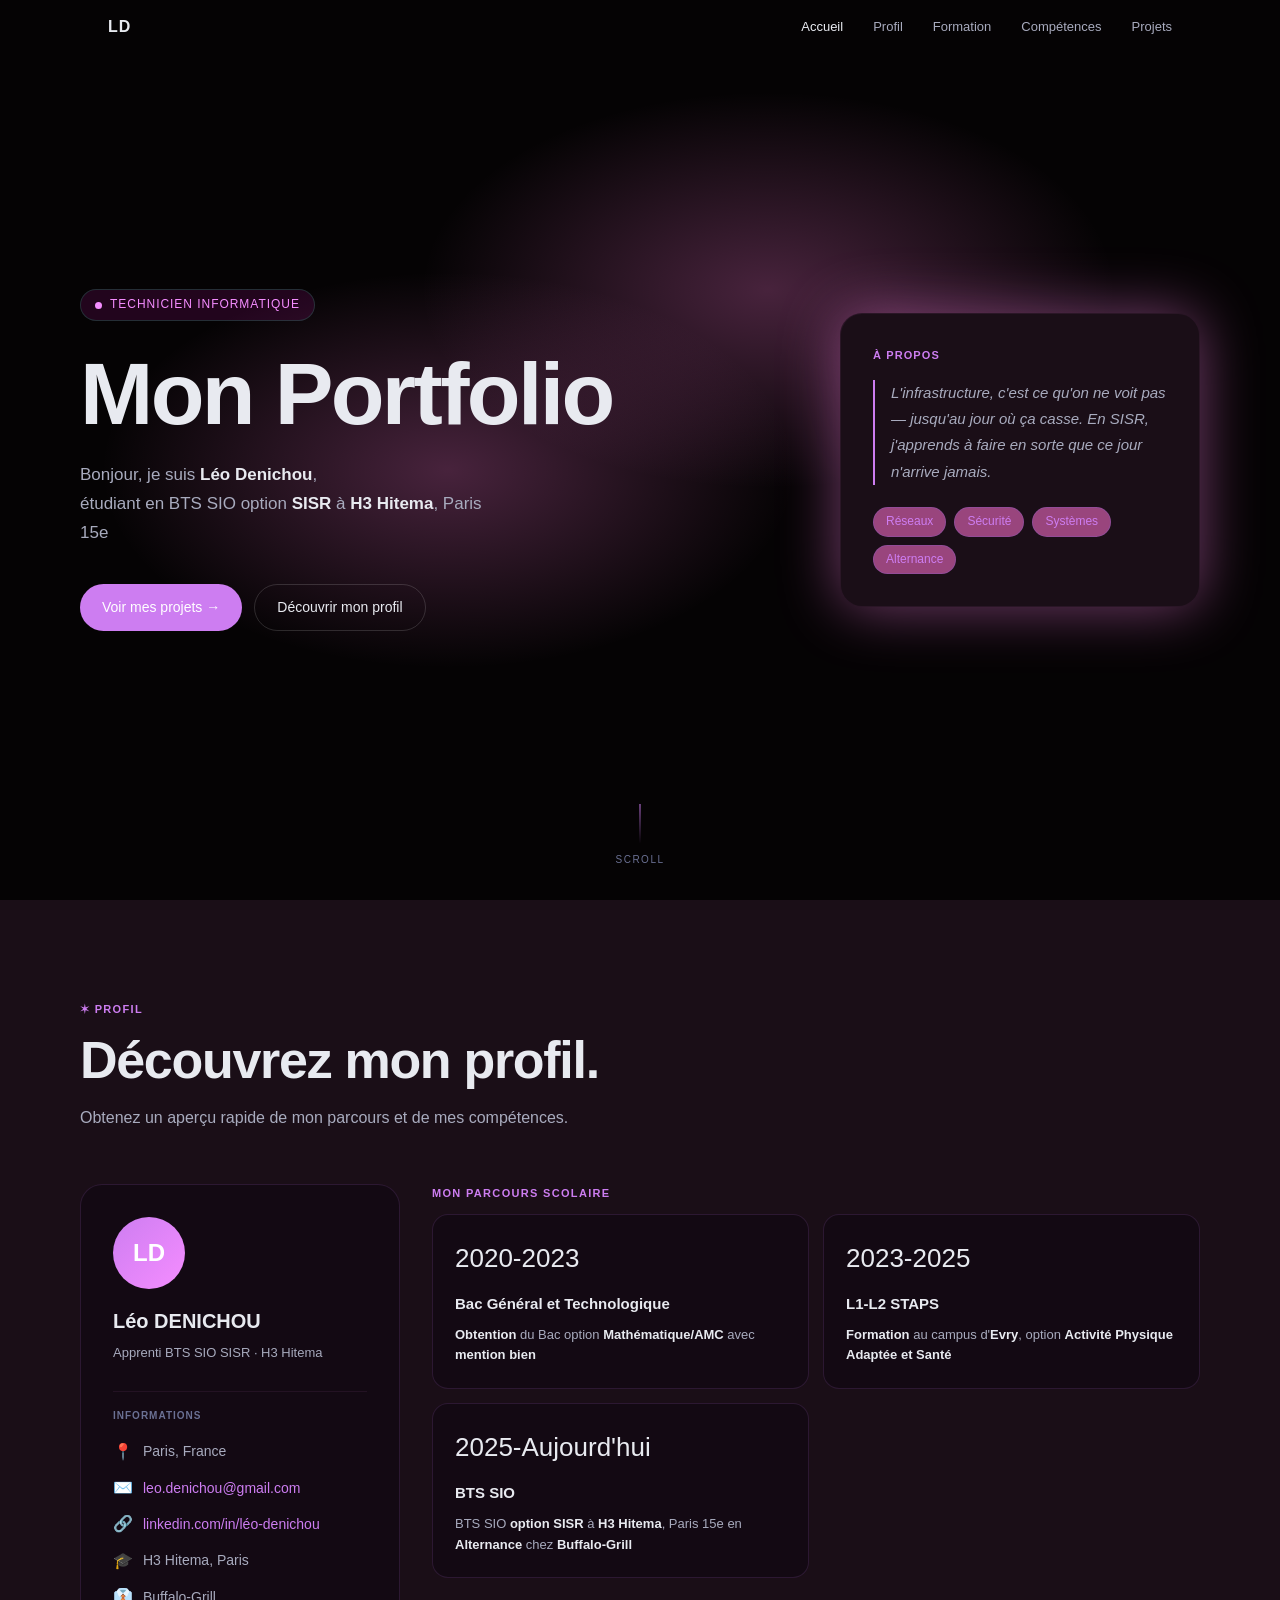
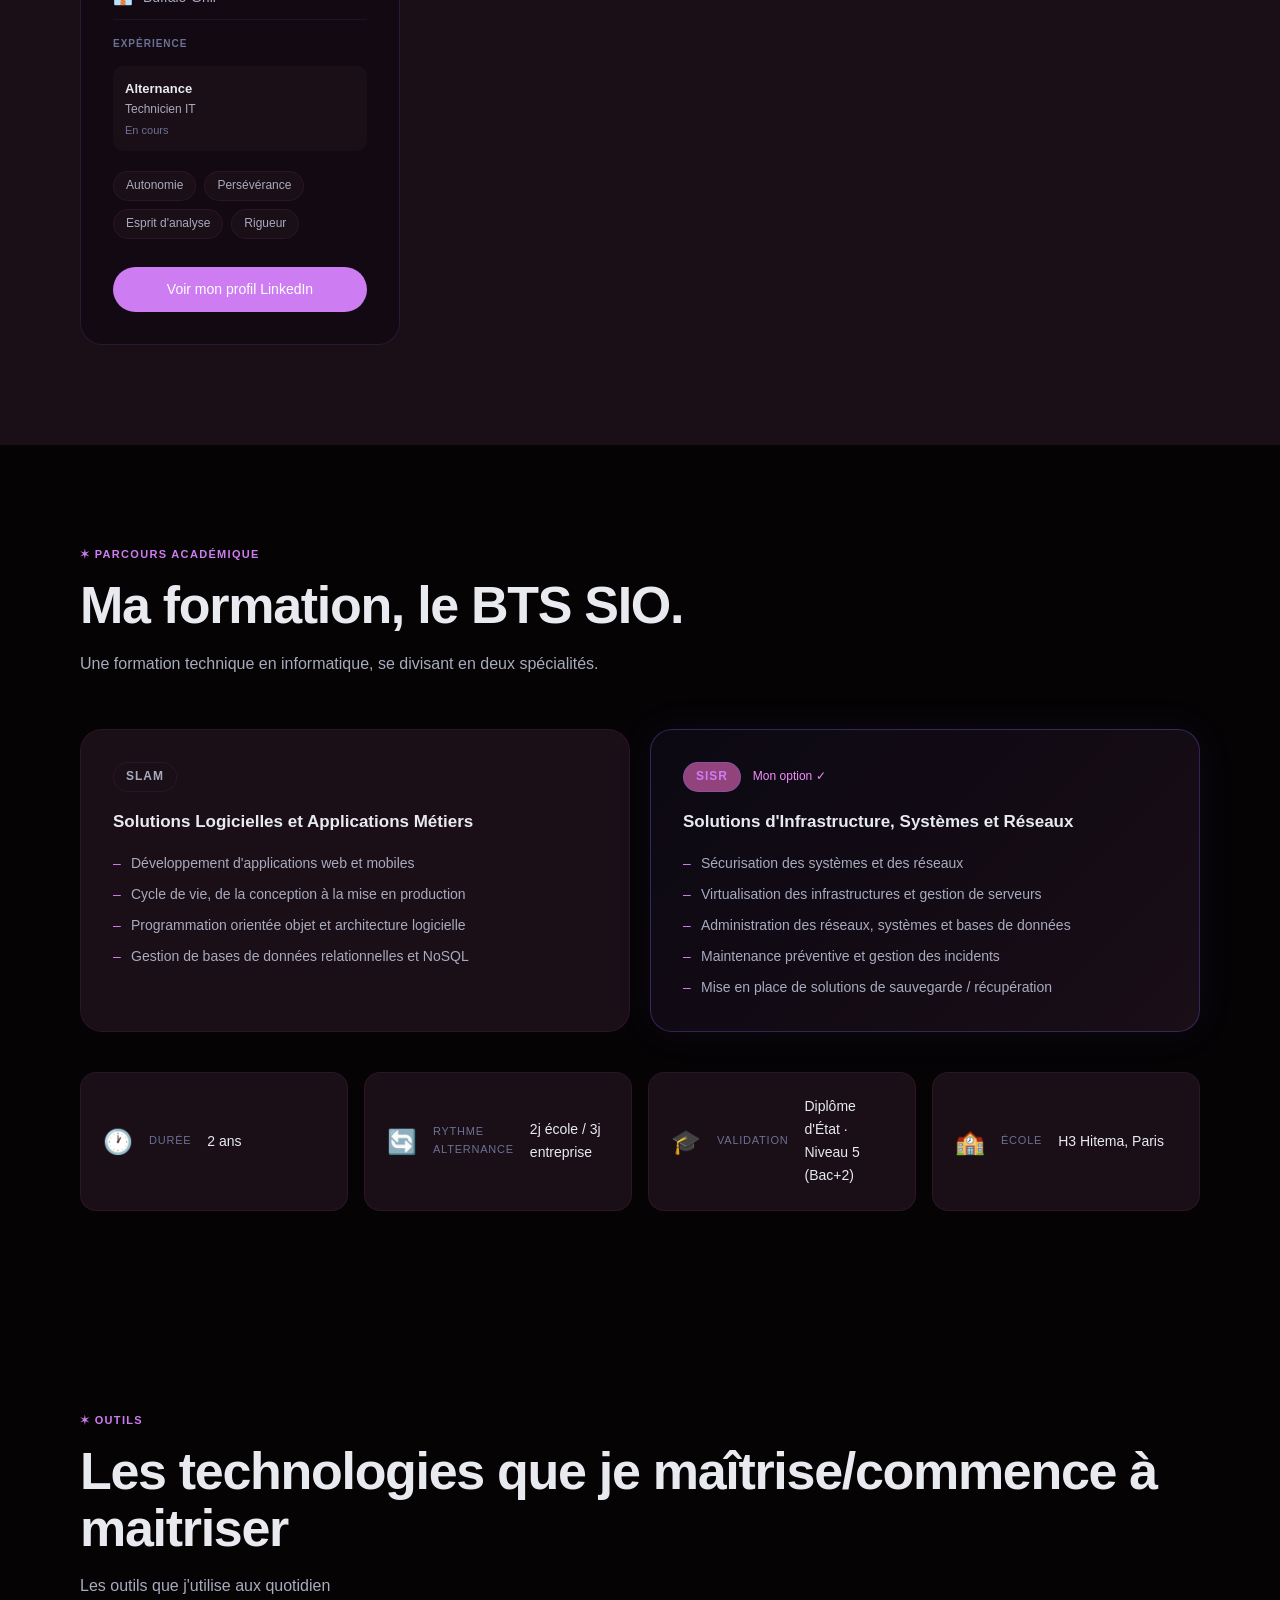
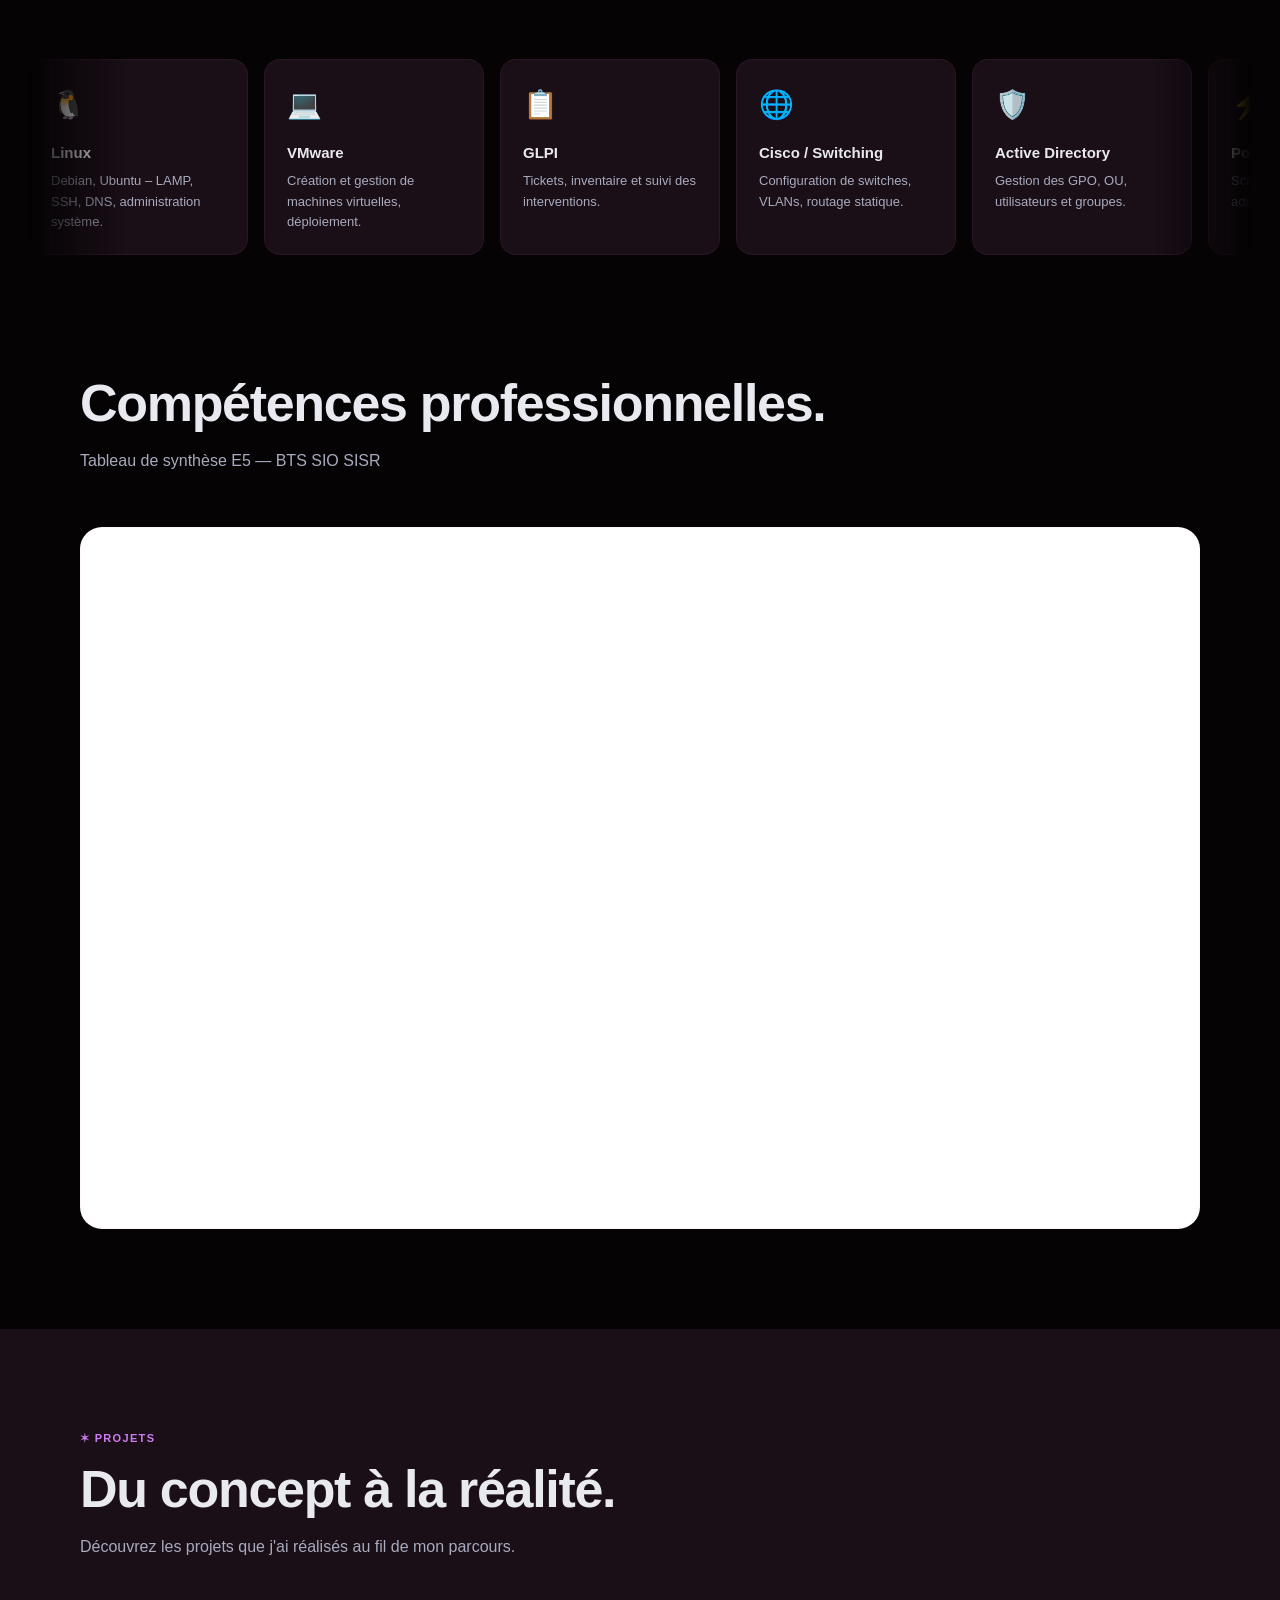
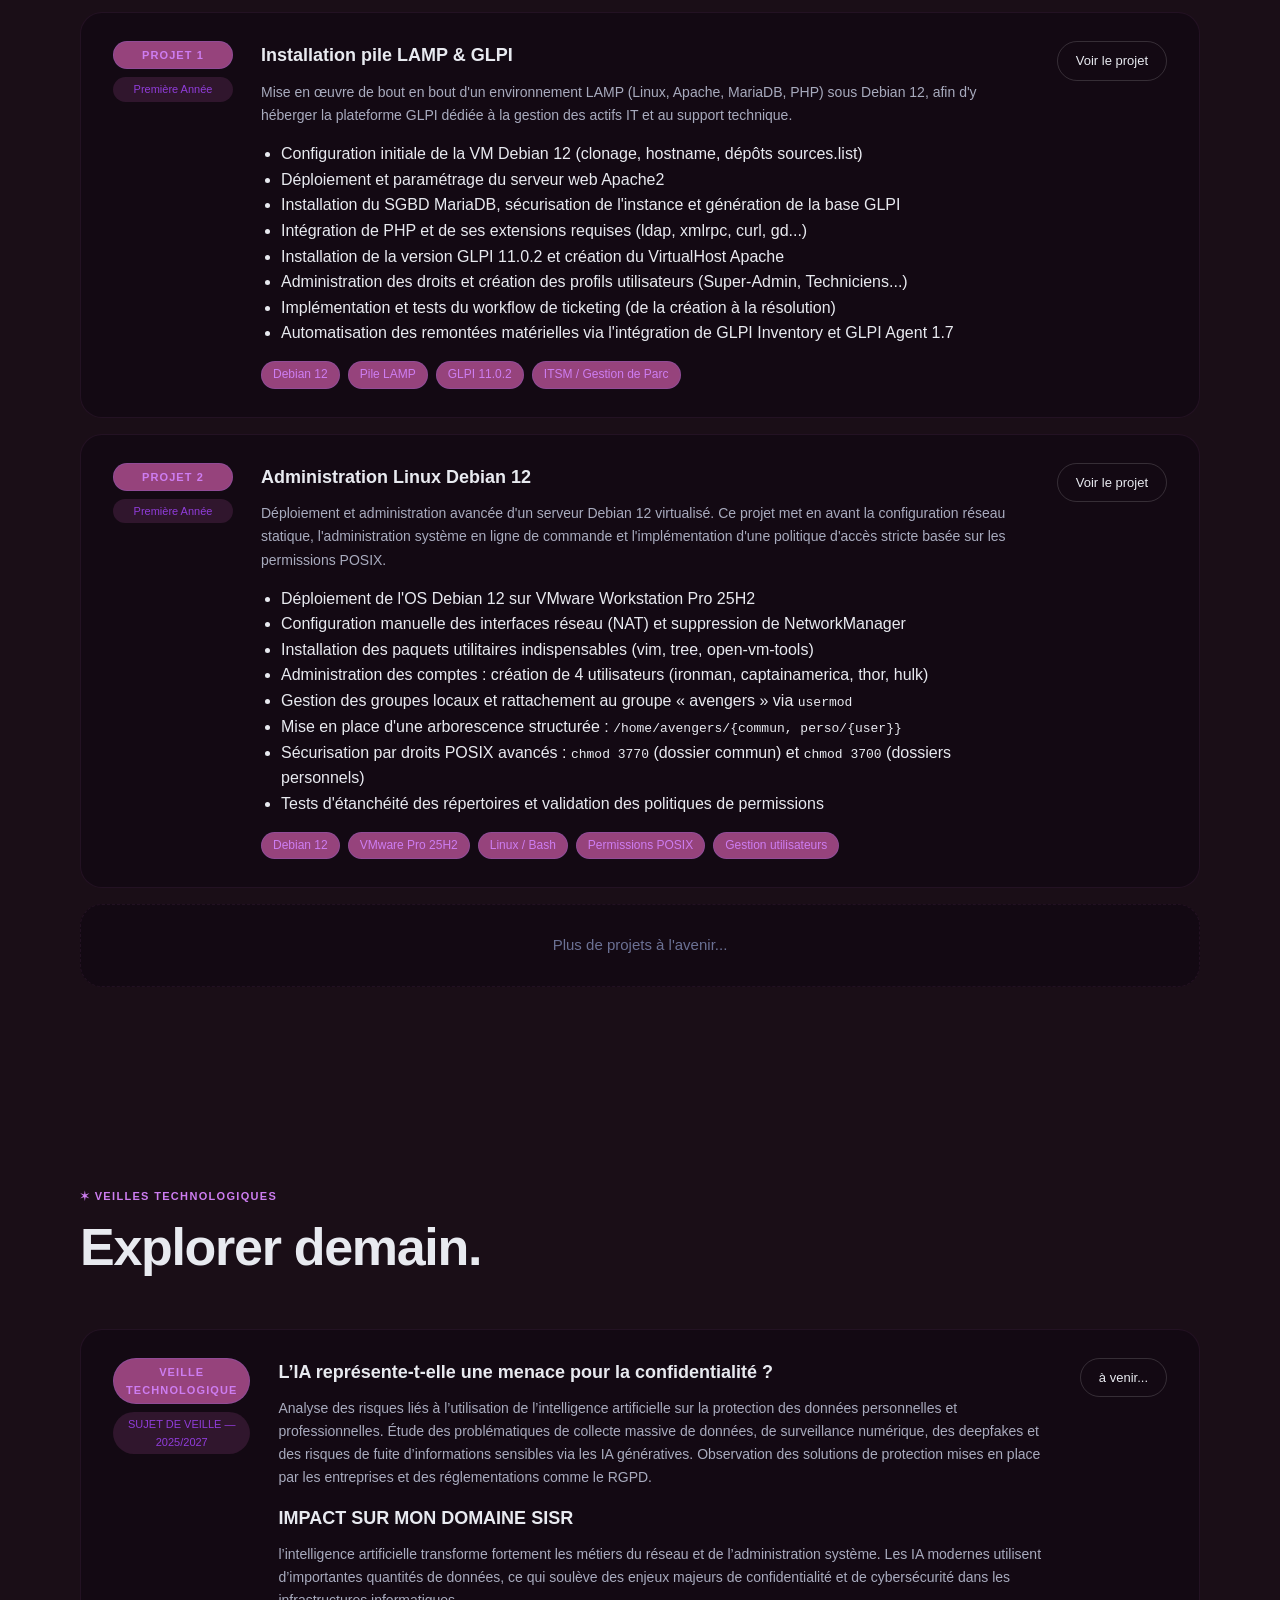
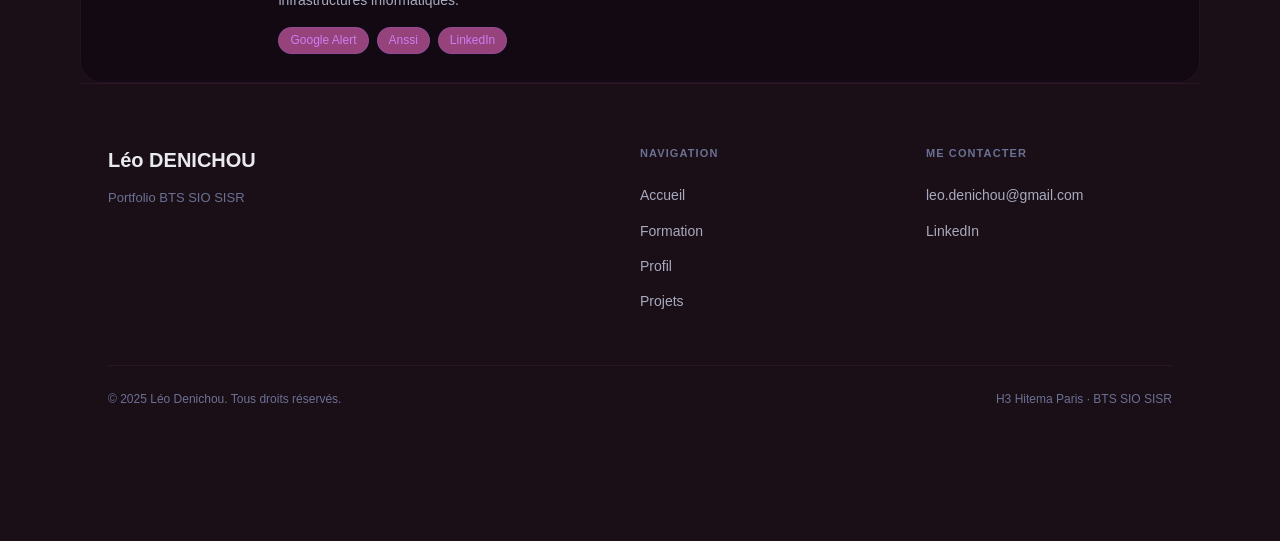
==== index.html @ 2c460fd1 "ajout de l'index html" ====
<!DOCTYPE html>
<html lang="fr">
<head>
  <meta charset="UTF-8" />
  <meta name="viewport" content="width=device-width, initial-scale=1.0" />
  <title>Portfolio – Léo Denichou | Technicien IT BTS SIO SISR</title>
  <link rel="stylesheet" href="style.css" />
</head>
<body>

  <!-- ── NAV ── -->
  <header class="nav" id="navbar">
    <div class="nav-inner">
      <span class="nav-logo">LD</span>
      <nav class="nav-links">
        <a href="#accueil">Accueil</a>
        <a href="#profil">Profil</a>
        <a href="#formation">Formation</a>
        <a href="#competences">Compétences</a>
        <a href="#projets">Projets</a>
      </nav>
      <button class="nav-burger" id="burger" aria-label="Menu">
        <span></span><span></span><span></span>
      </button>
    </div>
  </header>

  <div class="mobile-menu" id="mobileMenu">
    <a href="#accueil" class="ml">Accueil</a>
    <a href="#formation" class="ml">Formation</a>
    <a href="#profil" class="ml">Profil</a>
    <a href="#competences" class="ml">Compétences</a>
    <a href="#projets" class="ml">Projets</a>
  </div>

  <!-- ── HERO ── -->
  <section class="hero" id="accueil">
    <div class="hero-bg-grid"></div>
    <div class="hero-glow"></div>
    <div class="hero-glow2"></div>
    <div class="hero-inner">
      <div class="hero-text">
        <div class="hero-eyebrow">
          <span class="dot-live"></span>
          Technicien Informatique
        </div>
        <h1>Mon Portfolio<br></h1>
        <p>Bonjour, je suis <strong>Léo Denichou</strong>,<br>étudiant en BTS SIO option <strong>SISR</strong> à <strong>H3 Hitema</strong>, Paris 15e</p>
        <div class="hero-actions">
          <a href="#projets" class="btn-primary">Voir mes projets →</a>
          <a href="#profil" class="btn-outline">Découvrir mon profil</a>
        </div>
      </div>
      <div class="hero-card">
        <div class="hero-card-label">À propos</div>
        <blockquote>
          L'infrastructure, c'est ce qu'on ne voit pas — jusqu'au jour où ça casse. En SISR, j'apprends à faire en sorte que ce jour n'arrive jamais.
        </blockquote>
        <div class="hero-card-tags">
          <span>Réseaux</span>
          <span>Sécurité</span>
          <span>Systèmes</span>
          <span>Alternance</span>
        </div>
      </div>
    </div>
    <div class="hero-scroll">
      <div class="scroll-line"></div>
      <span>scroll</span>
    </div>
  </section>

 
  <!-- ── PROFIL ── -->
  <section class="section section-dark" id="profil">
    <div class="section-inner">
      <div class="section-eyebrow">✶ PROFIL</div>
      <h2 class="section-title">Découvrez mon profil.</h2>
      <p class="section-sub">Obtenez un aperçu rapide de mon parcours et de mes compétences.</p>

      <div class="profil-grid">
        <div class="profil-card">
          <div class="profil-avatar">LD</div>
          <div class="profil-name">Léo DENICHOU</div>
          <div class="profil-role">Apprenti BTS SIO SISR · H3 Hitema</div>

          <div class="profil-section-title">Informations</div>
          <ul class="profil-info">
            <li><span>📍</span> Paris, France</li>
            <li><span>✉️</span> <a href="mailto:leo.denichou@gmail.com">leo.denichou@gmail.com</a></li>
            <li><span>🔗</span> <a href="https://www.linkedin.com/in/léo-denichou-25a3b938b/" target="_blank">linkedin.com/in/léo-denichou</a></li>
            <li><span>🎓</span> H3 Hitema, Paris</li>
            <li><span>👔​</span>Buffalo-Grill</li>
          </ul>

          <div class="profil-section-title">Expérience</div>
          <ul class="profil-exp">
            <li>
              <div class="exp-company">Alternance</div>
              <div class="exp-role">Technicien IT</div>
              <div class="exp-date">En cours</div>
            </li>
            
          
          </ul>

          <div class="profil-tags">
            <span>Autonomie</span>
            <span>Persévérance</span>
            <span>Esprit d'analyse</span>
            <span>Rigueur</span>
          </div>

          <a href="https://www.linkedin.com/in/léo-denichou-25a3b938b/" target="_blank" class="btn-primary profil-linkedin">Voir mon profil LinkedIn</a>
        </div>

        <div class="profil-right">
          <div class="profil-patrimoine">
            <div class="section-eyebrow" style="margin-bottom:12px">Mon parcours scolaire</div>
            <div class="patrimoine-grid">
              <div class="pat-item"><div class="pat-icon">2020-2023</div><h4>Bac Général et Technologique</h4><p> <strong>Obtention</strong> du Bac option <strong>Mathématique/AMC</strong> avec <strong>mention bien</strong></p></div>
              <div class="pat-item"><div class="pat-icon">2023-2025</div><h4>L1-L2 STAPS</h4><p><strong>Formation</strong> au campus d'<strong>Evry</strong>, option <strong>Activité Physique Adaptée et Santé</strong> </p></div>
              <div class="pat-item"><div class="pat-icon">2025-Aujourd'hui</div><h4>BTS SIO</h4><p> BTS SIO <strong>option SISR</strong> à <strong>H3 Hitema</strong>, Paris 15e en <strong>Alternance</strong> chez <strong>Buffalo-Grill</strong></p></div>
            </div>
          </div>
        </div>
      </div>
    </div>
  </section>
 
  <!-- ── FORMATION ── -->
  <section class="section" id="formation">
    <div class="section-inner">
      <div class="section-eyebrow">✶ Parcours Académique</div>
      <h2 class="section-title">Ma formation, le BTS SIO.</h2>
      <p class="section-sub">Une formation technique en informatique, se divisant en deux spécialités.</p>

      <div class="formation-grid">
        <div class="formation-card">
          <div class="formation-card-top">
            <span class="fc-badge">SLAM</span>
          </div>
          <h3>Solutions Logicielles et Applications Métiers</h3>
          <ul>
            <li>Développement d'applications web et mobiles</li>
            <li>Cycle de vie, de la conception à la mise en production</li>
            <li>Programmation orientée objet et architecture logicielle</li>
            <li>Gestion de bases de données relationnelles et NoSQL</li>
          </ul>
        </div>

        <div class="formation-card formation-card-active">
          <div class="formation-card-top">
            <span class="fc-badge fc-badge-active">SISR</span>
            <span class="fc-my-option">Mon option ✓</span>
          </div>
          <h3>Solutions d'Infrastructure, Systèmes et Réseaux</h3>
          <ul>
            <li>Sécurisation des systèmes et des réseaux</li>
            <li>Virtualisation des infrastructures et gestion de serveurs</li>
            <li>Administration des réseaux, systèmes et bases de données</li>
            <li>Maintenance préventive et gestion des incidents</li>
            <li>Mise en place de solutions de sauvegarde / récupération</li>
          </ul>
        </div>
      </div>

      <div class="formation-stats">
        <div class="fstat">
          <div class="fstat-icon">🕐</div>
          <div class="fstat-label">Durée</div>
          <div class="fstat-value">2 ans</div>
        </div>
        <div class="fstat">
          <div class="fstat-icon">🔄</div>
          <div class="fstat-label">Rythme alternance</div>
          <div class="fstat-value">2j école / 3j entreprise</div>
        </div>
        <div class="fstat">
          <div class="fstat-icon">🎓</div>
          <div class="fstat-label">Validation</div>
          <div class="fstat-value">Diplôme d'État · Niveau 5 (Bac+2)</div>
        </div>
        <div class="fstat">
          <div class="fstat-icon">🏫</div>
          <div class="fstat-label">École</div>
          <div class="fstat-value">H3 Hitema, Paris</div>
        </div>
      </div>
    </div>
  </section>

  <!-- ── COMPÉTENCES / OUTILS ── -->
  <section class="section" id="competences">
    <div class="section-inner">
      <div class="section-eyebrow">✶ OUTILS</div>
      <h2 class="section-title">Les technologies que je maîtrise/commence à maitriser</h2>
      <p class="section-sub">Les outils que j'utilise aux quotidien</p>
    </div>

    <div class="tools-track-wrapper">
      <div class="tools-track" id="toolsTrack">
        <div class="tool-card"><span class="tool-icon">🐧</span><h4>Linux</h4><p>Debian, Ubuntu – LAMP, SSH, DNS, administration système.</p></div>
        <div class="tool-card"><span class="tool-icon">💻</span><h4>VMware</h4><p>Création et gestion de machines virtuelles, déploiement.</p></div>
        <div class="tool-card"><span class="tool-icon">📋</span><h4>GLPI</h4><p>Tickets, inventaire et suivi des interventions.</p></div>
        <div class="tool-card"><span class="tool-icon">🌐</span><h4>Cisco / Switching</h4><p>Configuration de switches, VLANs, routage statique.</p></div>
        <div class="tool-card"><span class="tool-icon">🛡️</span><h4>Active Directory</h4><p>Gestion des GPO, OU, utilisateurs et groupes.</p></div>
        <div class="tool-card"><span class="tool-icon">⚡</span><h4>PowerShell</h4><p>Scripts d'automatisation et administration Windows.</p></div>

        <!-- duplicate for seamless loop -->
        <div class="tool-card"><span class="tool-icon">🐧</span><h4>Linux</h4><p>Debian, Ubuntu – LAMP, SSH, DNS, administration système.</p></div>
        <div class="tool-card"><span class="tool-icon">💻</span><h4>VMware</h4><p>Création et gestion de machines virtuelles, déploiement.</p></div>
        <div class="tool-card"><span class="tool-icon">📋</span><h4>GLPI</h4><p>Tickets, inventaire et suivi des interventions.</p></div>
        <div class="tool-card"><span class="tool-icon">🌐</span><h4>Cisco / Switching</h4><p>Configuration de switches, VLANs, routage statique.</p></div>
        <div class="tool-card"><span class="tool-icon">🛡️</span><h4>Active Directory</h4><p>Gestion des GPO, OU, utilisateurs et groupes.</p></div>
        <div class="tool-card"><span class="tool-icon">⚡</span><h4>PowerShell</h4><p>Scripts d'automatisation et administration Windows.</p></div>
      </div>
    </div>

    <!-- Tableau de synthèse Excel -->
    <div class="section-inner" style="margin-top: 80px;">
      <div class="section-eyebrow">✶ TABLEAU DE SYNTHÈSE</div>
      <h2 class="section-title">Compétences professionnelles.</h2>
      <p class="section-sub">Tableau de synthèse E5 — BTS SIO SISR</p>

      <div class="synthese-iframe-wrap">
        <iframe
          src="https://docs.google.com/spreadsheets/d/e/2PACX-1vT_JSn_2bVBZcCHruZl0hNkHXevSlMc4WaKNzY-vW9JBPthxZlMJ4C7eP77F7MA8ncN-019e3od2dgL/pubhtml?gid=1295007551&amp;single=true&amp;widget=true&amp;headers=false"
          frameborder="0"
          allowfullscreen
        ></iframe>
      </div>
    </div>
  </section>

  <!-- ── PROJETS PPE ── -->
  <section class="section section-dark" id="projets">
    <div class="section-inner">
      <div class="section-eyebrow">✶ PROJETS</div>
      <h2 class="section-title">Du concept à la réalité.</h2>
      <p class="section-sub">Découvrez les projets que j'ai réalisés au fil de mon parcours.</p>

      <div class="projets-list">
        <div class="projet-row">
          <div class="projet-meta">
            <span class="projet-badge">Projet 1</span>
            <span class="projet-status status-todo">Première Année</span>
          </div>
          <div class="projet-body">
  <h3>Installation pile LAMP & GLPI</h3>
  
  <p>
    Mise en œuvre de bout en bout d'un environnement LAMP (Linux, Apache, MariaDB, PHP) sous Debian 12, 
    afin d'y héberger la plateforme GLPI dédiée à la gestion des actifs IT et au support technique.
  </p>
  
  <ul style="margin-top: 10px; margin-bottom: 15px; padding-left: 20px; line-height: 1.6;">
    <li>Configuration initiale de la VM Debian 12 (clonage, hostname, dépôts sources.list)</li>
    <li>Déploiement et paramétrage du serveur web Apache2</li>
    <li>Installation du SGBD MariaDB, sécurisation de l'instance et génération de la base GLPI</li>
    <li>Intégration de PHP et de ses extensions requises (ldap, xmlrpc, curl, gd...)</li>
    <li>Installation de la version GLPI 11.0.2 et création du VirtualHost Apache</li>
    <li>Administration des droits et création des profils utilisateurs (Super-Admin, Techniciens...)</li>
    <li>Implémentation et tests du workflow de ticketing (de la création à la résolution)</li>
    <li>Automatisation des remontées matérielles via l'intégration de GLPI Inventory et GLPI Agent 1.7</li>
  </ul>

  <div class="projet-tags">
    <span>Debian 12</span>
    <span>Pile LAMP</span>
    <span>GLPI 11.0.2</span>
    <span>ITSM / Gestion de Parc</span>
  </div>
</div>
          <div class="projet-link">
  <a href="Projet1.html" class="btn-outline btn-sm">Voir le projet</a>
</div>
        </div>

        <div class="projet-row">
          <div class="projet-meta">
            <span class="projet-badge">Projet 2</span>
            <span class="projet-status status-todo">Première Année</span>
          </div>
          <div class="projet-body">
  <h3>Administration Linux Debian 12</h3>
  
  <p>
    Déploiement et administration avancée d'un serveur Debian 12 virtualisé. 
    Ce projet met en avant la configuration réseau statique, l'administration système en ligne de commande 
    et l'implémentation d'une politique d'accès stricte basée sur les permissions POSIX.
  </p>
  
  <ul style="margin-top: 10px; margin-bottom: 15px; padding-left: 20px; line-height: 1.6;">
    <li>Déploiement de l'OS Debian 12 sur VMware Workstation Pro 25H2</li>
    <li>Configuration manuelle des interfaces réseau (NAT) et suppression de NetworkManager</li>
    <li>Installation des paquets utilitaires indispensables (vim, tree, open-vm-tools)</li>
    <li>Administration des comptes : création de 4 utilisateurs (ironman, captainamerica, thor, hulk)</li>
    <li>Gestion des groupes locaux et rattachement au groupe « avengers » via <code>usermod</code></li>
    <li>Mise en place d'une arborescence structurée : <code>/home/avengers/{commun, perso/{user}}</code></li>
    <li>Sécurisation par droits POSIX avancés : <code>chmod 3770</code> (dossier commun) et <code>chmod 3700</code> (dossiers personnels)</li>
    <li>Tests d'étanchéité des répertoires et validation des politiques de permissions</li>
  </ul>

  <div class="projet-tags">
    <span>Debian 12</span>
    <span>VMware Pro 25H2</span>
    <span>Linux / Bash</span>
    <span>Permissions POSIX</span>
    <span>Gestion utilisateurs</span>
  </div>
</div>
           <div class="projet-link">
  <a href="Projet2.html" class="btn-outline btn-sm">Voir le projet</a>
</div>
        </div>

        <div class="projet-row projet-row-add">
          <div class="projet-add-label">Plus de projets à l'avenir...</div>
        </div>
      </div>
    </div>
  </section>
<!-- ── PROJETS PPE ── -->
  <section class="section section-dark" id="projets">
    <div class="section-inner">
      <div class="section-eyebrow">✶ VEILLES TECHNOLOGIQUES</div>
      <h2 class="section-title">Explorer demain.</h2>
      <p class="section-sub"></p>

      <div class="projets-list">
        <div class="projet-row">
          <div class="projet-meta">
            <span class="projet-badge">Veille Technologique</span>
            <span class="projet-status status-todo">SUJET DE VEILLE — 2025/2027</span>
          </div>
          <div class="projet-body">
            
            <h3>L’IA représente-t-elle une menace pour la confidentialité ?</h3>
            
            <p>Analyse des risques liés à l’utilisation de l’intelligence artificielle sur la protection des données personnelles et professionnelles.
            Étude des problématiques de collecte massive de données, de surveillance numérique, des deepfakes et des risques de fuite d’informations sensibles via les IA génératives.
            Observation des solutions de protection mises en place par les entreprises et des réglementations comme le RGPD.
            </p>
            
            
            <div class="projet-body"><h3>IMPACT SUR MON DOMAINE SISR</h3>
              <p>l’intelligence artificielle transforme fortement les métiers du réseau et de l’administration système. Les IA modernes utilisent d’importantes quantités de données, ce qui soulève des enjeux majeurs de confidentialité et de cybersécurité dans les infrastructures informatiques.</p>
            </div>

<div class="projet-tags">
              <span>Google Alert</span>
              <span>Anssi</span>
              <span>LinkedIn</span>
            </div>
          </div>
          <div class="projet-link">
            <a href="#" class="btn-outline btn-sm">à venir...</a>
          </div>
        </div>
        </div>

  
  
  
  
  <!-- ── FOOTER / CONTACT ── -->
  <footer class="footer" id="contact">
    <div class="footer-inner">
      <div class="footer-top">
        <div class="footer-col">
          <div class="footer-logo">Léo DENICHOU</div>
          <div class="footer-tagline">Portfolio BTS SIO SISR</div>
        </div>
        <div class="footer-col">
          <div class="footer-col-title">Navigation</div>
          <a href="#accueil">Accueil</a>
          <a href="#formation">Formation</a>
          <a href="#profil">Profil</a>
          <a href="#projets">Projets</a>
        </div>
        <div class="footer-col">
          <div class="footer-col-title">Me contacter</div>
          <a href="mailto:leo.denichou@gmail.com">leo.denichou@gmail.com</a>
          <a href="https://www.linkedin.com/in/léo-denichou-25a3b938b/" target="_blank">LinkedIn</a>
        </div>
      </div>
      <div class="footer-bottom">
        <span>© 2025 Léo Denichou. Tous droits réservés.</span>
        <span>H3 Hitema Paris · BTS SIO SISR</span>
      </div>
    </div>
  </footer>

  <script src="script.js"></script>
</body>
</html>
---- style.css ----
/* ── RESET & BASE ── */
*, *::before, *::after { box-sizing: border-box; margin: 0; padding: 0; }

:root {
  /* Palette : deep navy / violet / emeraude — distincte du bleu Apple */
  --bg:          #050304;
  --bg-1:        #1a0e17;
  --bg-2:        #1a0e17;
  --bg-3:        #1a0e17;
  --bg-4:        #1a0e17;
  --border:      rgba(255, 124, 238, 0.07);
  --border-h:    rgba(255,255,255,0.15);

  --text:        #e8eaf0;
  --text-2:      #a8abbe;
  --text-3:      #6b7194;

  /* Accent principal : violet-indigo */
  --accent:      #cd7df1;
  --accent-h:    #ff83f5;
  --accent-soft: rgba(247, 112, 202, 0.575);
  --accent-glow: rgba(255, 107, 235, 0.35);

  /* Accent secondaire : emeraude */
  --em:          #f58dff;
  --em-soft:     rgba(240, 30, 212, 0.12);

  --yellow:      #9d42f1e0;
  --yellow-soft: rgba(255, 114, 225, 0.12);

  --radius:10px;
  --radius-l:16px;
  --radius-xl:22px;

  --font:-apple-system, BlinkMacSystemFont, 'Inter', 'Segoe UI', sans-serif;
  --mono: 'SF Mono', 'Fira Code', monospace;
}

html { scroll-behavior: smooth; }

body {
  font-family: var(--font);
  background: var(--bg);
  color: var(--text);
  line-height: 1.65;
  overflow-x: hidden;
  -webkit-font-smoothing: antialiased;
}

::-webkit-scrollbar { width: 5px; }
::-webkit-scrollbar-track { background: var(--bg); }
::-webkit-scrollbar-thumb { background: var(--bg-4); border-radius: 3px; }

a { color: inherit; text-decoration: none; }
strong { color: var(--text); font-weight: 600; }

/* ── BUTTONS ── */
.btn-primary {
  display: inline-flex; align-items: center; gap: 8px;
  background: var(--accent);
  color: #fff;
  font-size: 14px; font-weight: 500;
  padding: 11px 22px; border-radius: 999px;
  transition: background .2s, transform .15s;
}
.btn-primary:hover { background: var(--accent-h); transform: scale(1.02); }

.btn-outline {
  display: inline-flex; align-items: center; gap: 8px;
  background: transparent;
  color: var(--text);
  font-size: 14px; font-weight: 500;
  padding: 11px 22px; border-radius: 999px;
  border: 1px solid var(--border-h);
  transition: background .2s, border-color .2s, transform .15s;
}
.btn-outline:hover { background: var(--bg-3); border-color: var(--accent); transform: scale(1.02); }
.btn-sm { font-size: 13px; padding: 8px 18px; }

/* ── NAV ── */
.nav {
  position: fixed; top: 0; left: 0; right: 0; z-index: 100;
  transition: background .3s, border-color .3s;
  border-bottom: 1px solid transparent;
}
.nav.scrolled {
  background: rgba(0, 0, 0, 0.78);
  backdrop-filter: saturate(180%) blur(20px);
  -webkit-backdrop-filter: saturate(180%) blur(20px);
  border-bottom-color: var(--border);
}
.nav-inner {
  max-width: 1120px; margin: 0 auto;
  padding: 0 28px; height: 54px;
  display: flex; align-items: center; justify-content: space-between;
}
.nav-logo { font-size: 16px; font-weight: 700; letter-spacing: .06em; color: var(--text); }
.nav-links { display: flex; gap: 30px; }
.nav-links a { font-size: 13px; color: var(--text-2); transition: color .2s; }
.nav-links a:hover { color: var(--text); }

.nav-burger { display: none; flex-direction: column; gap: 5px; background: none; border: none; cursor: pointer; padding: 4px; }
.nav-burger span { display: block; width: 22px; height: 1.5px; background: var(--text); border-radius: 2px; transition: all .3s; }

.mobile-menu {
  display: none; flex-direction: column;
  position: fixed; top: 54px; left: 0; right: 0; z-index: 99;
  background: rgba(0, 0, 0, 0.95);
  backdrop-filter: blur(20px);
  border-bottom: 1px solid var(--border);
  padding: 12px 0;
}
.mobile-menu.open { display: flex; }
.mobile-menu a { padding: 13px 28px; font-size: 15px; color: var(--text-2); transition: color .2s; }
.mobile-menu a:hover { color: var(--text); }

/* ── HERO ── */
.hero {
  min-height: 100vh;
  display: flex; flex-direction: column; justify-content: center;
  position: relative; overflow: hidden;
  padding: 100px 28px 80px;
}


.hero-glow {
  position: absolute; top: 10%; left: 60%;
  transform: translateX(-50%);
  width: 700px; height: 400px;
  background: radial-gradient(ellipse, #ff7ad744 0%, transparent 70%);
  pointer-events: none; z-index: 0;
  animation: scrollAnim 5s ease-in-out infinite;
}
.hero-glow2 {
  position: absolute; top: 30%; left: 35%  ;
  transform: translateX(-50%);
  width: 700px; height: 400px;
  background: radial-gradient(ellipse, #ff7ad744 0%, transparent 70%);
  pointer-events: none; z-index: 0;
  animation: scrollAnim 5s ease-in-out infinite;
}


.hero-inner {
  max-width: 1120px; margin: 0 auto; width: 100%;
  display: flex; align-items: center; gap: 60px;
  position: relative; z-index: 1;
}

.hero-text { flex: 1; }

.hero-eyebrow {
  display: inline-flex; align-items: center; gap: 8px;
  font-size: 12px; font-weight: 500; letter-spacing: .08em; text-transform: uppercase;
  color: var(--em);
  background: var(--em-soft);
  border: 1px solid rgba(52,211,153,.2);
  border-radius: 999px; padding: 5px 14px;
  margin-bottom: 28px;
}

.dot-live {
  width: 7px; height: 7px; border-radius: 50%;
  background: var(--em);
  animation: pulse 2s ease-in-out infinite;
}
@keyframes pulse { 0%,100% { opacity: 1; } 50% { opacity: .4; } }

.hero h1 {
  font-size: clamp(48px,7vw,88px);
  font-weight: 800; line-height: 1.02;
  letter-spacing: -.03em;
  color: var(--text);
  margin-bottom: 22px;
}

.hero p {
  font-size: 17px; color: var(--text-2);
  max-width: 420px; line-height: 1.7;
  margin-bottom: 36px;
}

.hero-actions { display: flex; gap: 12px; flex-wrap: wrap; }

.hero-card {
  flex: 0 0 360px;
  background: var(--bg-2);
  border: 1px solid var(--border);
  border-radius: var(--radius-xl);
  padding: 32px;
  box-shadow: 0 0 60px rgba(255, 132, 235, 0.452);
  animation: scrollAnim 5s ease-in-out infinite;
}

.hero-card-label {
  font-size: 11px; font-weight: 600; letter-spacing: .1em; text-transform: uppercase;
  color: var(--accent); margin-bottom: 16px;
}

.hero-card blockquote {
  font-size: 15px; color: var(--text-2); line-height: 1.75;
  border-left: 2px solid var(--accent);
  padding-left: 16px; margin-bottom: 22px;
  font-style: italic;
}

.hero-card-tags { display: flex; flex-wrap: wrap; gap: 8px; }
.hero-card-tags span {
  font-size: 12px; color: var(--accent);
  background: var(--accent-soft); border: 1px solid rgba(124,107,255,.2);
  border-radius: 999px; padding: 4px 12px;
}

.hero-scroll {
  position: absolute; bottom: 32px; left: 50%; transform: translateX(-50%);
  display: flex; flex-direction: column; align-items: center; gap: 8px;
  z-index: 1;
}
.scroll-line {
  width: 1px; height: 40px;
  background: linear-gradient(var(--accent), transparent);
  animation: scrollAnim 2s ease-in-out infinite;
}
@keyframes scrollAnim { 0%,100% { opacity: .4; } 50% { opacity: 1; } }
.hero-scroll span { font-size: 10px; letter-spacing: .15em; text-transform: uppercase; color: var(--text-3); }

/* ── SECTIONS ── */
.section { padding: 100px 28px; }
.section-dark { background: var(--bg-1); }

.section-inner { max-width: 1120px; margin: 0 auto; }

.section-eyebrow {
  font-size: 11px; font-weight: 600; letter-spacing: .12em; text-transform: uppercase;
  color: var(--accent); margin-bottom: 14px;
}

.section-title {
  font-size: clamp(32px,4.5vw,52px);
  font-weight: 800; letter-spacing: -.025em; line-height: 1.1;
  color: var(--text); margin-bottom: 16px;
}

.section-sub { font-size: 16px; color: var(--text-2); margin-bottom: 52px; }

/* ── FORMATION ── */
.formation-grid { display: grid; grid-template-columns: 1fr 1fr; gap: 20px; margin-bottom: 40px; }

.formation-card {
  background: var(--bg-2); border: 1px solid var(--border);
  border-radius: var(--radius-xl); padding: 32px;
  transition: border-color .2s;
}
.formation-card:hover { border-color: var(--border-h); }
.formation-card-active {
  border-color: rgba(124,107,255,.3);
  background: linear-gradient(135deg, rgba(124,107,255,.06), var(--bg-2));
  box-shadow: 0 0 40px rgba(124,107,255,.07);
}

.formation-card-top { display: flex; align-items: center; gap: 12px; margin-bottom: 16px; }

.fc-badge {
  font-size: 12px; font-weight: 700; letter-spacing: .08em;
  padding: 4px 12px; border-radius: 999px;
  background: var(--bg-4); color: var(--text-2);
  border: 1px solid var(--border);
}
.fc-badge-active { background: var(--accent-soft); color: var(--accent); border-color: rgba(124,107,255,.3); }
.fc-my-option { font-size: 12px; color: var(--em); font-weight: 500; }

.formation-card h3 { font-size: 17px; font-weight: 700; color: var(--text); margin-bottom: 16px; }
.formation-card ul { list-style: none; display: flex; flex-direction: column; gap: 8px; }
.formation-card ul li { font-size: 14px; color: var(--text-2); padding-left: 18px; position: relative; }
.formation-card ul li::before { content: '–'; position: absolute; left: 0; color: var(--accent); }

.formation-stats {
  display: grid; grid-template-columns: repeat(auto-fill, minmax(220px,1fr)); gap: 16px;
}
.fstat {
  background: var(--bg-2); border: 1px solid var(--border);
  border-radius: var(--radius-l); padding: 22px;
  display: flex; align-items: center; gap: 16px;
  transition: border-color .2s;
}
.fstat:hover { border-color: var(--border-h); }
.fstat-icon { font-size: 24px; }
.fstat-label { font-size: 11px; color: var(--text-3); text-transform: uppercase; letter-spacing: .07em; margin-bottom: 3px; }
.fstat-value { font-size: 14px; font-weight: 500; color: var(--text); }

/* ── PROFIL ── */
.profil-grid { display: grid; grid-template-columns: 320px 1fr; gap: 32px; align-items: start; }

.profil-card {
  background: var(--bg-2); border: 1px solid var(--border);
  background-color: #120913d7;
  border-radius: var(--radius-xl); padding: 32px;
  border-color: #cc7df123;
  position: sticky; top: 80px;
}

.profil-avatar {
  width: 72px; height: 72px; border-radius: 50%;
  background: linear-gradient(135deg, var(--accent), var(--em));
  display: flex; align-items: center; justify-content: center;
  font-size: 24px; font-weight: 800; color: #fff;
  margin-bottom: 16px;
}

.profil-name { font-size: 20px; font-weight: 700; color: var(--text); margin-bottom: 4px; }
.profil-role { font-size: 13px; color: var(--text-2); margin-bottom: 28px; }

.profil-section-title {
  font-size: 10px; font-weight: 600; letter-spacing: .1em; text-transform: uppercase;
  color: var(--text-3); border-top: 1px solid var(--border);
  padding-top: 16px; margin-top: 4px; margin-bottom: 14px;
}

.profil-info { list-style: none; display: flex; flex-direction: column; gap: 10px; margin-bottom: 8px; }
.profil-info li { display: flex; align-items: center; gap: 10px; font-size: 14px; color: var(--text-2); }
.profil-info li span { font-size: 16px; }
.profil-info a { color: var(--accent); }
.profil-info a:hover { text-decoration: underline; }

.profil-exp { list-style: none; display: flex; flex-direction: column; gap: 14px; margin-bottom: 8px; }
.profil-exp li { padding: 12px; background: var(--bg-3); border-radius: var(--radius); }
.exp-company { font-size: 13px; font-weight: 600; color: var(--text); }
.exp-role { font-size: 12px; color: var(--text-2); }
.exp-date { font-size: 11px; color: var(--text-3); margin-top: 2px; }

.profil-tags { display: flex; flex-wrap: wrap; gap: 8px; margin: 20px 0; }
.profil-tags span {
  font-size: 12px; color: var(--text-2);
  background: var(--bg-3); border: 1px solid var(--border);
  border-radius: 999px; padding: 4px 12px;
}

.profil-linkedin { width: 100%; justify-content: center; margin-top: 8px; }

/* PATRIMOINE dans profil-right */
.patrimoine-grid { display: grid; grid-template-columns: 1fr 1fr; gap: 14px; }
.pat-item {
  background: var(--bg-2); border: 1px solid var(--border);
  background-color: #120913d7;
  border-color: #cc7df123;
  border-radius: var(--radius-l); padding: 22px;
  transition: border-color .2s, transform .2s;
  
}
.pat-item:hover { border-color: var(--border-h); transform: translateY(-2px); }
.pat-icon { font-size: 26px; margin-bottom: 12px; }
.pat-item h4 { font-size: 15px; font-weight: 600; color: var(--text); margin-bottom: 8px; }
.pat-item p { font-size: 13px; color: var(--text-2); line-height: 1.6; }

/* ── TOOLS TICKER ── */
.tools-track-wrapper {
  overflow: hidden;
  padding: 8px 0;
  mask-image: linear-gradient(90deg, transparent, black 8%, black 92%, transparent);
  -webkit-mask-image: linear-gradient(90deg, transparent, black 8%, black 92%, transparent);
}

.tools-track {
  display: flex; gap: 16px;
  width: max-content;
  animation: ticker 35s linear infinite;
}
.tools-track:hover { animation-play-state: paused; }

@keyframes ticker { from { transform: translateX(0); } to { transform: translateX(-50%); } }

.tool-card {
  flex: 0 0 220px;
  background: var(--bg-2); border: 1px solid var(--border);
  border-radius: var(--radius-l); padding: 22px;
  transition: border-color .2s;
}
.tool-card:hover { border-color: rgba(124,107,255,.4); }
.tool-icon { font-size: 28px; display: block; margin-bottom: 12px; }
.tool-card h4 { font-size: 15px; font-weight: 600; color: var(--text); margin-bottom: 6px; }
.tool-card p { font-size: 13px; color: var(--text-2); line-height: 1.55; }

/* ── TABLEAU DE SYNTHÈSE IFRAME ── */
.synthese-iframe-wrap {
  width: 100%;
  border-radius: var(--radius-xl);
  overflow: hidden;
  border: 1px solid var(--border);
  background: #fff;
}

.synthese-iframe-wrap iframe {
  width: 100%;
  height: 700px;
  border: none;
  display: block;
}

/* ── COMP TABLE ── */
.comp-tabs {
  display: flex; gap: 4px;
  background: var(--bg-2); border: 1px solid var(--border);
  border-radius: 999px; padding: 4px;
  width: fit-content; margin-bottom: 24px; flex-wrap: wrap;
}
.comp-tab {
  font-size: 13px; font-weight: 500; color: var(--text-2);
  background: none; border: none; border-radius: 999px;
  padding: 8px 18px; cursor: pointer; transition: background .2s, color .2s;
}
.comp-tab:hover { color: var(--text); }
.comp-tab.active { background: var(--bg-4); color: var(--text); }

.comp-table-wrap {
  background: var(--bg-2); border: 1px solid var(--border);
  border-radius: var(--radius-xl); overflow: hidden;
}
.comp-table { width: 100%; border-collapse: collapse; font-size: 14px; }
.comp-table thead tr { background: var(--bg-3); border-bottom: 1px solid var(--border); }
.comp-table th { padding: 13px 20px; text-align: left; font-size: 11px; font-weight: 600; letter-spacing: .08em; text-transform: uppercase; color: var(--text-3); }
.comp-table td { padding: 14px 20px; color: var(--text-2); border-bottom: 1px solid var(--border); }
.comp-table tr:last-child td { border-bottom: none; }
.comp-table tbody tr { transition: background .15s; }
.comp-table tbody tr:hover { background: var(--bg-3); }
.comp-table td:first-child { color: var(--text); }

.badge { display: inline-block; font-size: 11px; font-weight: 600; border-radius: 999px; padding: 3px 11px; }
.badge.green { background: var(--em-soft); color: var(--em); }
.badge.yellow { background: var(--yellow-soft); color: var(--yellow); }
.hidden { display: none; }

/* ── PROJETS ── */
.projets-list { display: flex; flex-direction: column; gap: 16px; }

.projet-row {
  background: var(--bg-2); border: 1px solid var(--border);
  background-color: #120913d7;
  border-radius: var(--radius-xl); padding: 28px 32px;
  display: flex; align-items: flex-start; gap: 28px;
  transition: border-color .2s, transform .2s;
}
.projet-row:hover { border-color: var(--border-h); transform: translateY(-2px); }

.projet-meta { display: flex; flex-direction: column; gap: 8px; flex: 0 0 120px; }

.projet-badge {
  font-size: 11px; font-weight: 700; letter-spacing: .1em; text-transform: uppercase;
  color: var(--accent); background: var(--accent-soft);
  border: 1px solid rgba(124,107,255,.2);
  border-radius: 999px; padding: 4px 12px; text-align: center;
}

.projet-status { font-size: 11px; border-radius: 999px; padding: 3px 11px; text-align: center; font-weight: 500; }
.status-done { background: var(--em-soft); color: var(--em); }
.status-todo { background: var(--yellow-soft); color: var(--yellow); }

.projet-body { flex: 1; }
.projet-body h3 { font-size: 18px; font-weight: 700; color: var(--text); margin-bottom: 10px; }
.projet-body p { font-size: 14px; color: var(--text-2); line-height: 1.65; margin-bottom: 14px; }

.projet-tags { display: flex; flex-wrap: wrap; gap: 8px; }
.projet-tags span {
  font-size: 12px; font-weight: 500; color: var(--accent);
  background: var(--accent-soft); border: 1px solid rgba(124,107,255,.2);
  border-radius: 999px; padding: 3px 11px;
}

.projet-link { flex: 0 0 auto; display: flex; align-items: center; }

.projet-row-add {
  border-style: dashed; justify-content: center; align-items: center;
  min-height: 80px; cursor: pointer;
}
.projet-row-add:hover { border-color: var(--accent); }
.projet-add-label { color: var(--text-3); font-size: 15px; transition: color .2s; }
.projet-row-add:hover .projet-add-label { color: var(--accent); }

/* ── FOOTER ── */
.footer { border-top: 1px solid var(--border); padding: 60px 28px 32px; }
.footer-inner { max-width: 1120px; margin: 0 auto; }

.footer-top {
  display: grid; grid-template-columns: 2fr 1fr 1fr; gap: 40px;
  margin-bottom: 48px;
}

.footer-logo { font-size: 20px; font-weight: 800; color: var(--text); margin-bottom: 6px; }
.footer-tagline { font-size: 13px; color: var(--text-3); }

.footer-col-title { font-size: 11px; font-weight: 600; letter-spacing: .1em; text-transform: uppercase; color: var(--text-3); margin-bottom: 14px; }
.footer-col { display: flex; flex-direction: column; gap: 4px; }
.footer-col a { font-size: 14px; color: var(--text-2); padding: 4px 0; transition: color .2s; }
.footer-col a:hover { color: var(--text); }

.footer-bottom {
  border-top: 1px solid var(--border); padding-top: 24px;
  display: flex; justify-content: space-between; flex-wrap: wrap; gap: 8px;
  font-size: 12px; color: var(--text-3);
}

/* ── SCROLL REVEAL ── */
.fade-up { opacity: 0; transform: translateY(20px); transition: opacity .6s ease, transform .6s ease; }
.fade-up.visible { opacity: 1; transform: none; }

/* ── RESPONSIVE ── */
@media (max-width: 920px) {
  .hero-inner { flex-direction: column; }
  .hero-card { flex: none; width: 100%; }
  .profil-grid { grid-template-columns: 1fr; }
  .profil-card { position: static; }
  .formation-grid { grid-template-columns: 1fr; }
  .footer-top { grid-template-columns: 1fr 1fr; }
  .nav-links { display: none; }
  .nav-burger { display: flex; }
  .synthese-iframe-wrap iframe { height: 500px; }
}

@media (max-width: 640px) {
  .section { padding: 72px 20px; }
  .patrimoine-grid { grid-template-columns: 1fr; }
  .projet-row { flex-direction: column; gap: 16px; }
  .footer-top { grid-template-columns: 1fr; }
  .hero { padding: 90px 20px 80px; }
  .synthese-iframe-wrap iframe { height: 380px; }
}
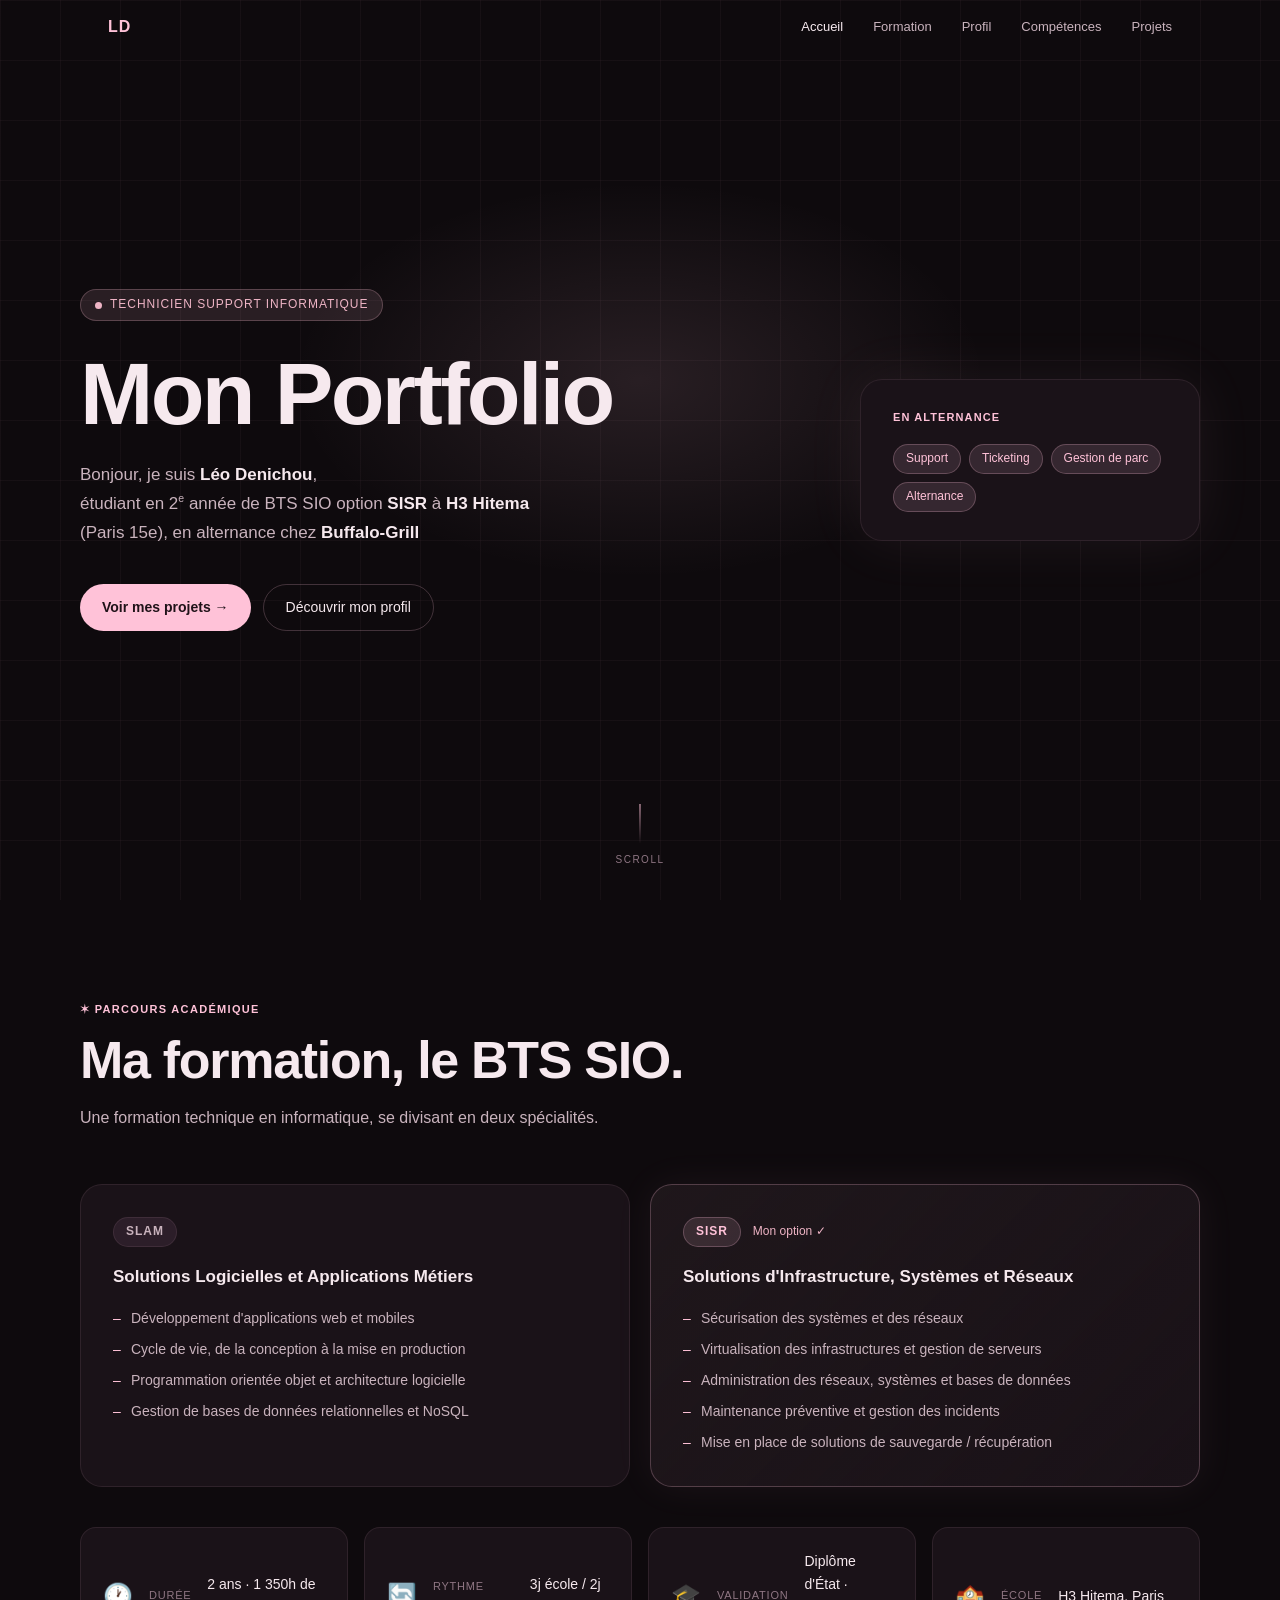
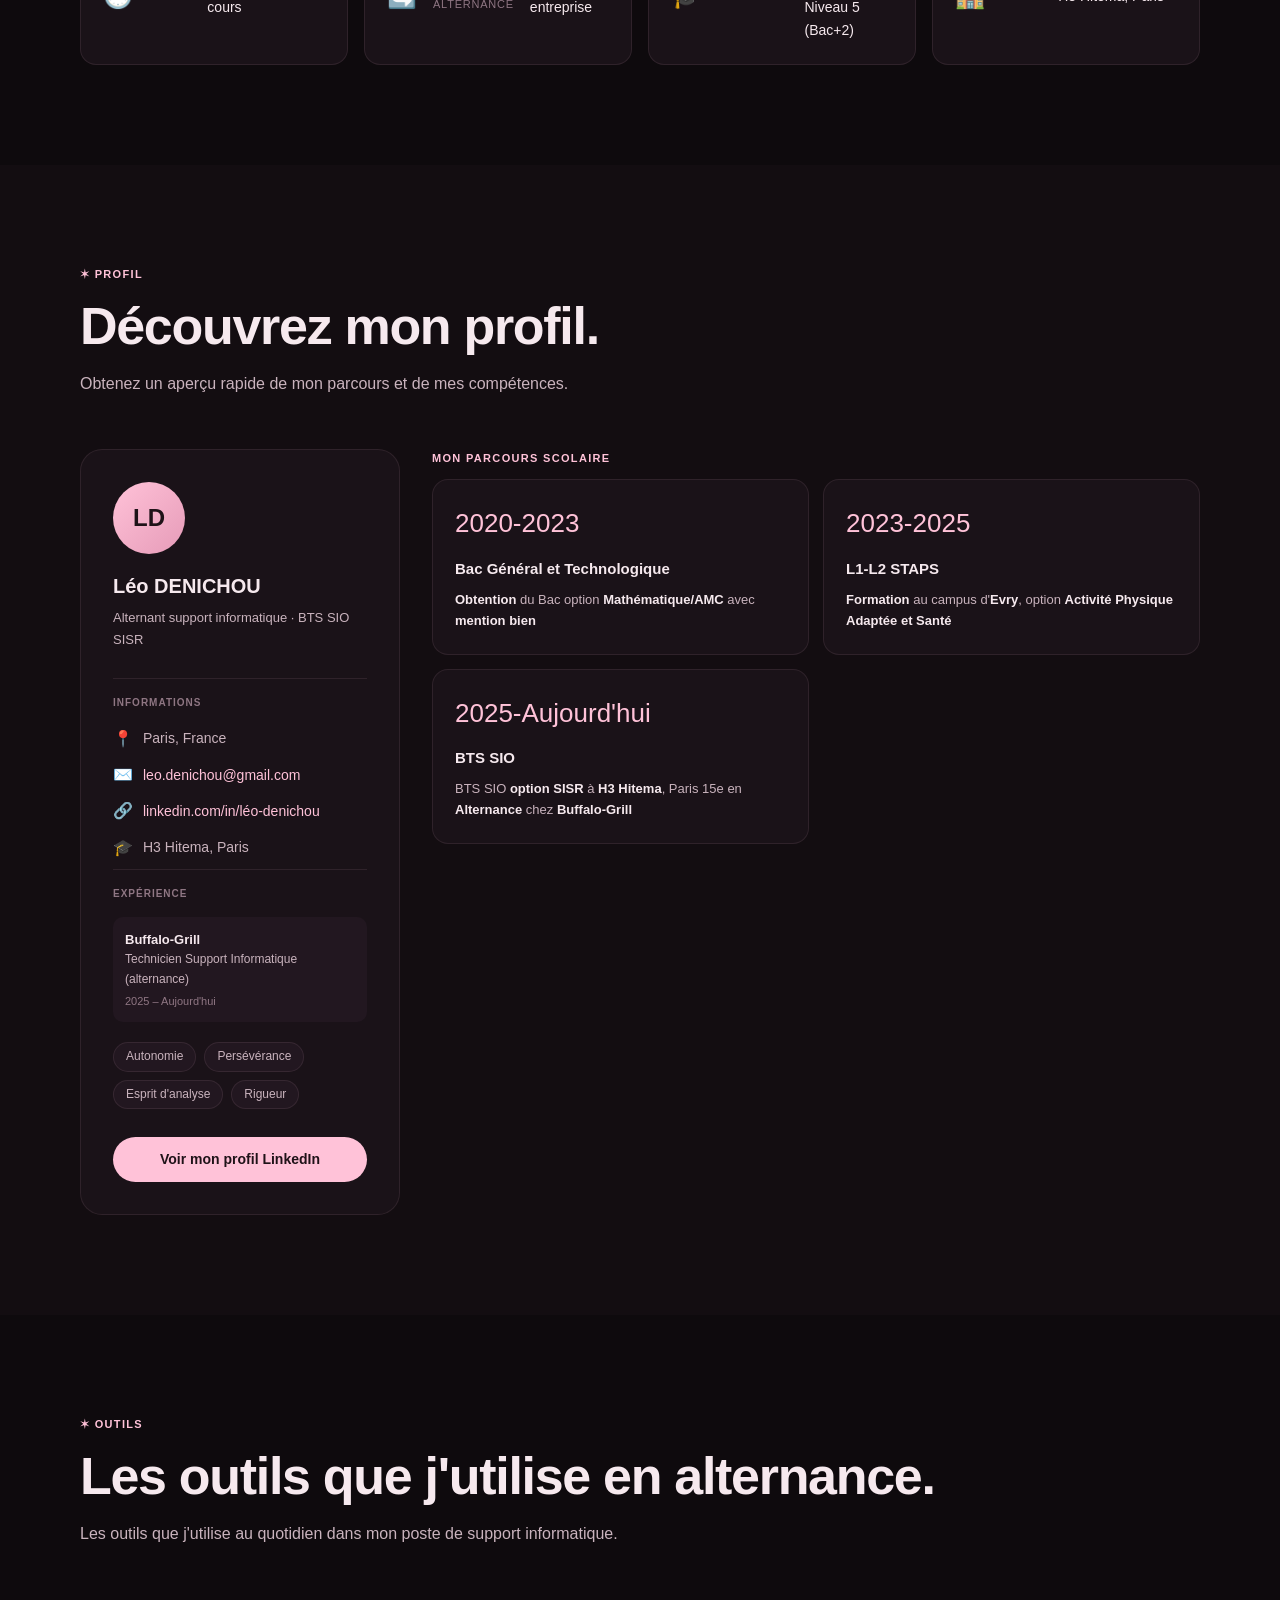
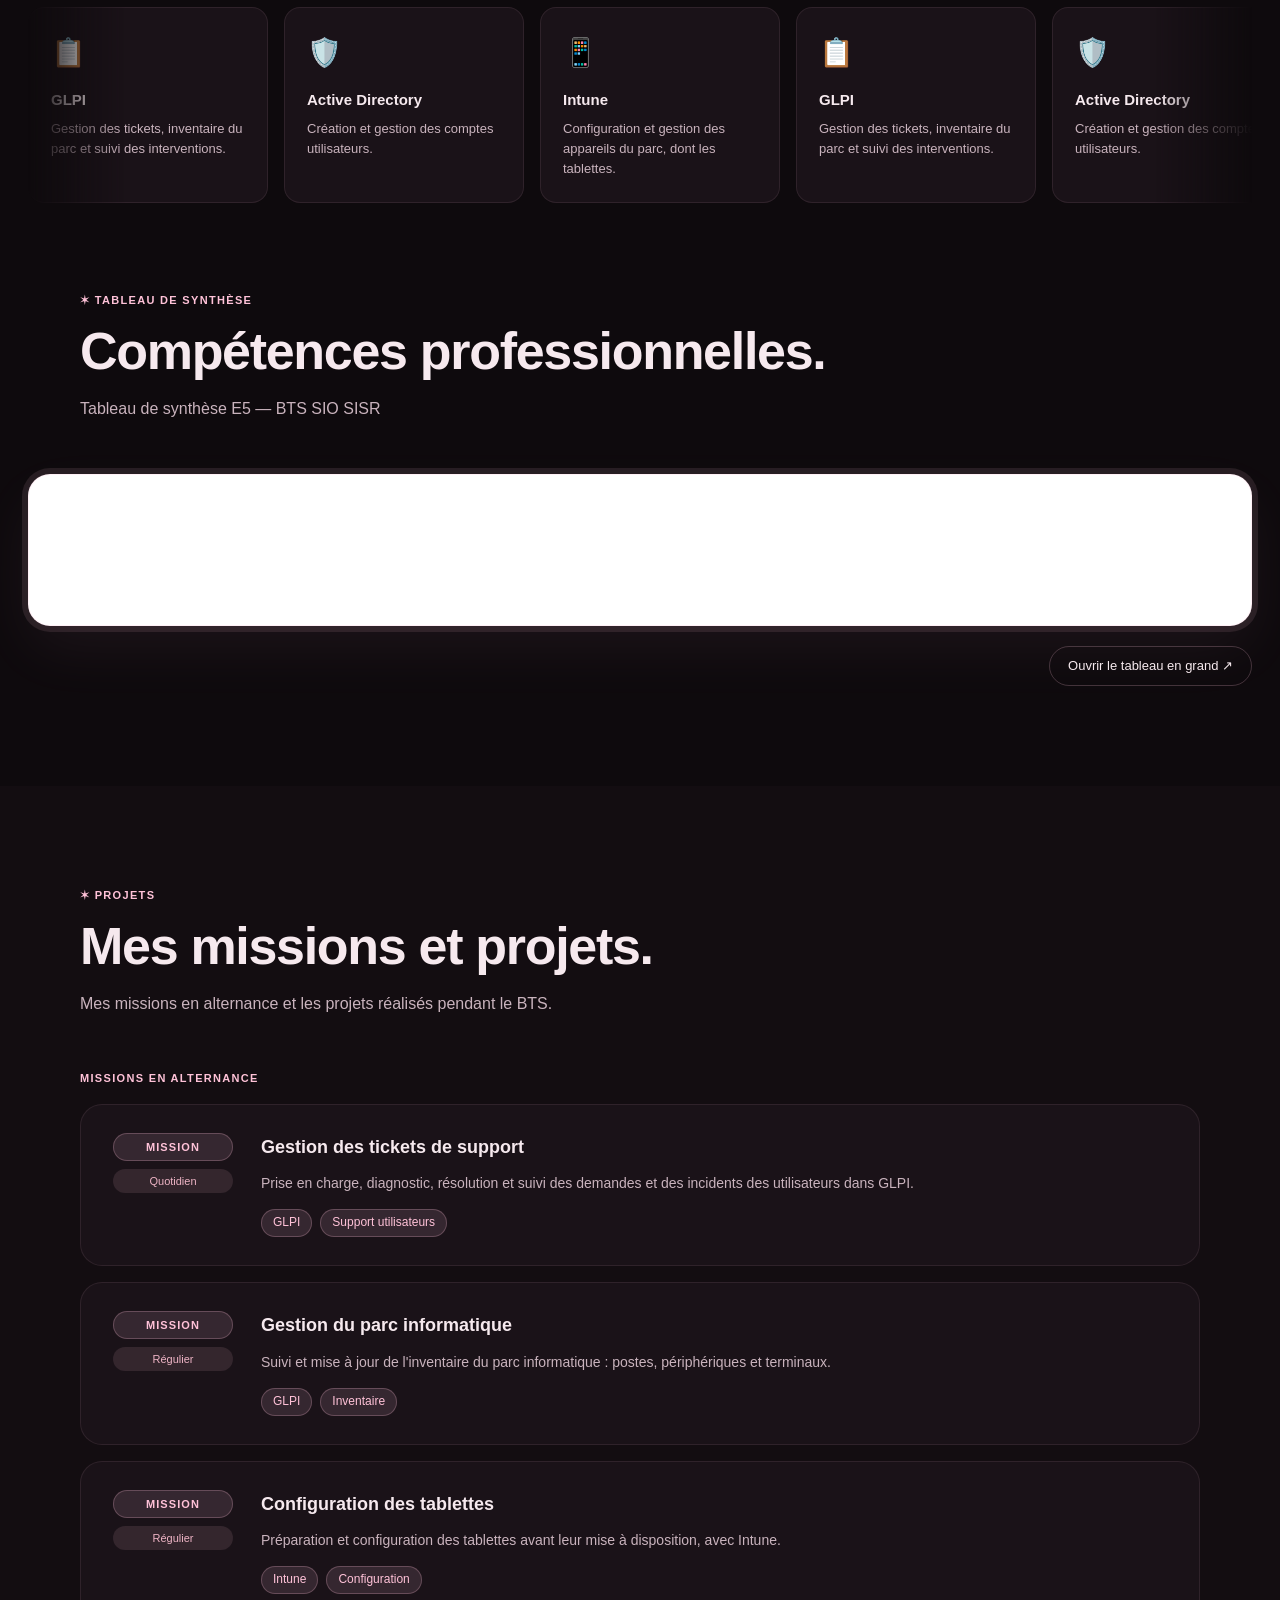
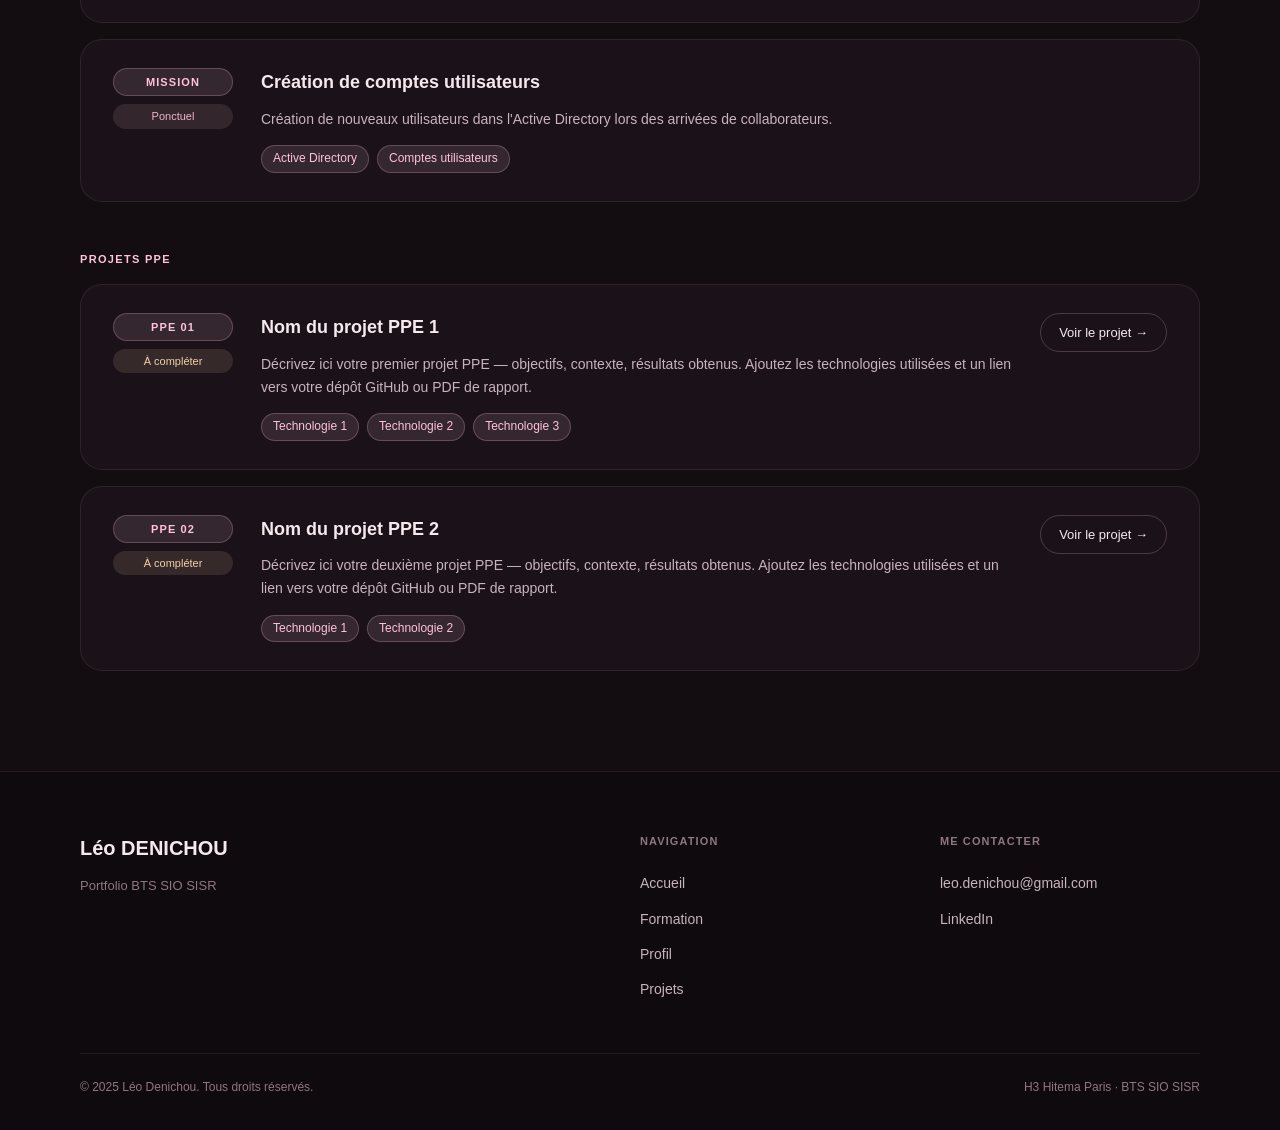
==== commit 734615e3: "Update portfolio details and add profile section" ====
--- a/index.html
+++ b/index.html
@@ -3,7 +3,7 @@
 <head>
   <meta charset="UTF-8" />
   <meta name="viewport" content="width=device-width, initial-scale=1.0" />
-  <title>Portfolio – Léo Denichou | Technicien IT BTS SIO SISR</title>
+  <title>Portfolio – Léo Denichou | Technicien Support BTS SIO SISR</title>
   <link rel="stylesheet" href="style.css" />
 </head>
 <body>
@@ -14,8 +14,8 @@
       <span class="nav-logo">LD</span>
       <nav class="nav-links">
         <a href="#accueil">Accueil</a>
+        <a href="#formation">Formation</a>
         <a href="#profil">Profil</a>
-        <a href="#formation">Formation</a>
         <a href="#competences">Compétences</a>
         <a href="#projets">Projets</a>
       </nav>
@@ -37,29 +37,25 @@
   <section class="hero" id="accueil">
     <div class="hero-bg-grid"></div>
     <div class="hero-glow"></div>
-    <div class="hero-glow2"></div>
     <div class="hero-inner">
       <div class="hero-text">
         <div class="hero-eyebrow">
           <span class="dot-live"></span>
-          Technicien Informatique
+          Technicien Support Informatique
         </div>
         <h1>Mon Portfolio<br></h1>
-        <p>Bonjour, je suis <strong>Léo Denichou</strong>,<br>étudiant en BTS SIO option <strong>SISR</strong> à <strong>H3 Hitema</strong>, Paris 15e</p>
+        <p>Bonjour, je suis <strong>Léo Denichou</strong>,<br>étudiant en 2<sup>e</sup> année de BTS SIO option <strong>SISR</strong> à <strong>H3 Hitema</strong> (Paris 15e), en alternance chez <strong>Buffalo-Grill</strong></p>
         <div class="hero-actions">
           <a href="#projets" class="btn-primary">Voir mes projets →</a>
           <a href="#profil" class="btn-outline">Découvrir mon profil</a>
         </div>
       </div>
       <div class="hero-card">
-        <div class="hero-card-label">À propos</div>
-        <blockquote>
-          L'infrastructure, c'est ce qu'on ne voit pas — jusqu'au jour où ça casse. En SISR, j'apprends à faire en sorte que ce jour n'arrive jamais.
-        </blockquote>
+        <div class="hero-card-label">En alternance</div>
         <div class="hero-card-tags">
-          <span>Réseaux</span>
-          <span>Sécurité</span>
-          <span>Systèmes</span>
+          <span>Support</span>
+          <span>Ticketing</span>
+          <span>Gestion de parc</span>
           <span>Alternance</span>
         </div>
       </div>
@@ -70,64 +66,6 @@
     </div>
   </section>
 
- 
-  <!-- ── PROFIL ── -->
-  <section class="section section-dark" id="profil">
-    <div class="section-inner">
-      <div class="section-eyebrow">✶ PROFIL</div>
-      <h2 class="section-title">Découvrez mon profil.</h2>
-      <p class="section-sub">Obtenez un aperçu rapide de mon parcours et de mes compétences.</p>
-
-      <div class="profil-grid">
-        <div class="profil-card">
-          <div class="profil-avatar">LD</div>
-          <div class="profil-name">Léo DENICHOU</div>
-          <div class="profil-role">Apprenti BTS SIO SISR · H3 Hitema</div>
-
-          <div class="profil-section-title">Informations</div>
-          <ul class="profil-info">
-            <li><span>📍</span> Paris, France</li>
-            <li><span>✉️</span> <a href="mailto:leo.denichou@gmail.com">leo.denichou@gmail.com</a></li>
-            <li><span>🔗</span> <a href="https://www.linkedin.com/in/léo-denichou-25a3b938b/" target="_blank">linkedin.com/in/léo-denichou</a></li>
-            <li><span>🎓</span> H3 Hitema, Paris</li>
-            <li><span>👔​</span>Buffalo-Grill</li>
-          </ul>
-
-          <div class="profil-section-title">Expérience</div>
-          <ul class="profil-exp">
-            <li>
-              <div class="exp-company">Alternance</div>
-              <div class="exp-role">Technicien IT</div>
-              <div class="exp-date">En cours</div>
-            </li>
-            
-          
-          </ul>
-
-          <div class="profil-tags">
-            <span>Autonomie</span>
-            <span>Persévérance</span>
-            <span>Esprit d'analyse</span>
-            <span>Rigueur</span>
-          </div>
-
-          <a href="https://www.linkedin.com/in/léo-denichou-25a3b938b/" target="_blank" class="btn-primary profil-linkedin">Voir mon profil LinkedIn</a>
-        </div>
-
-        <div class="profil-right">
-          <div class="profil-patrimoine">
-            <div class="section-eyebrow" style="margin-bottom:12px">Mon parcours scolaire</div>
-            <div class="patrimoine-grid">
-              <div class="pat-item"><div class="pat-icon">2020-2023</div><h4>Bac Général et Technologique</h4><p> <strong>Obtention</strong> du Bac option <strong>Mathématique/AMC</strong> avec <strong>mention bien</strong></p></div>
-              <div class="pat-item"><div class="pat-icon">2023-2025</div><h4>L1-L2 STAPS</h4><p><strong>Formation</strong> au campus d'<strong>Evry</strong>, option <strong>Activité Physique Adaptée et Santé</strong> </p></div>
-              <div class="pat-item"><div class="pat-icon">2025-Aujourd'hui</div><h4>BTS SIO</h4><p> BTS SIO <strong>option SISR</strong> à <strong>H3 Hitema</strong>, Paris 15e en <strong>Alternance</strong> chez <strong>Buffalo-Grill</strong></p></div>
-            </div>
-          </div>
-        </div>
-      </div>
-    </div>
-  </section>
- 
   <!-- ── FORMATION ── -->
   <section class="section" id="formation">
     <div class="section-inner">
@@ -169,12 +107,12 @@
         <div class="fstat">
           <div class="fstat-icon">🕐</div>
           <div class="fstat-label">Durée</div>
-          <div class="fstat-value">2 ans</div>
+          <div class="fstat-value">2 ans · 1 350h de cours</div>
         </div>
         <div class="fstat">
           <div class="fstat-icon">🔄</div>
           <div class="fstat-label">Rythme alternance</div>
-          <div class="fstat-value">2j école / 3j entreprise</div>
+          <div class="fstat-value">3j école / 2j entreprise</div>
         </div>
         <div class="fstat">
           <div class="fstat-icon">🎓</div>
@@ -190,30 +128,86 @@
     </div>
   </section>
 
+  <!-- ── PROFIL ── -->
+  <section class="section section-dark" id="profil">
+    <div class="section-inner">
+      <div class="section-eyebrow">✶ PROFIL</div>
+      <h2 class="section-title">Découvrez mon profil.</h2>
+      <p class="section-sub">Obtenez un aperçu rapide de mon parcours et de mes compétences.</p>
+
+      <div class="profil-grid">
+        <div class="profil-card">
+          <div class="profil-avatar">LD</div>
+          <div class="profil-name">Léo DENICHOU</div>
+          <div class="profil-role">Alternant support informatique · BTS SIO SISR</div>
+
+          <div class="profil-section-title">Informations</div>
+          <ul class="profil-info">
+            <li><span>📍</span> Paris, France</li>
+            <li><span>✉️</span> <a href="mailto:leo.denichou@gmail.com">leo.denichou@gmail.com</a></li>
+            <li><span>🔗</span> <a href="https://www.linkedin.com/in/léo-denichou-25a3b938b/" target="_blank">linkedin.com/in/léo-denichou</a></li>
+            <li><span>🎓</span> H3 Hitema, Paris</li>
+          </ul>
+
+          <div class="profil-section-title">Expérience</div>
+          <ul class="profil-exp">
+            <li>
+              <div class="exp-company">Buffalo-Grill</div>
+              <div class="exp-role">Technicien Support Informatique (alternance)</div>
+              <div class="exp-date">2025 – Aujourd'hui</div>
+            </li>
+          </ul>
+
+          <div class="profil-tags">
+            <span>Autonomie</span>
+            <span>Persévérance</span>
+            <span>Esprit d'analyse</span>
+            <span>Rigueur</span>
+          </div>
+
+          <a href="https://www.linkedin.com/in/léo-denichou-25a3b938b/" target="_blank" class="btn-primary profil-linkedin">Voir mon profil LinkedIn</a>
+        </div>
+
+        <div class="profil-right">
+          <div class="profil-patrimoine">
+            <div class="section-eyebrow" style="margin-bottom:12px">Mon parcours scolaire</div>
+            <div class="patrimoine-grid">
+              <div class="pat-item"><div class="pat-icon">2020-2023</div><h4>Bac Général et Technologique</h4><p> <strong>Obtention</strong> du Bac option <strong>Mathématique/AMC</strong> avec <strong>mention bien</strong></p></div>
+              <div class="pat-item"><div class="pat-icon">2023-2025</div><h4>L1-L2 STAPS</h4><p><strong>Formation</strong> au campus d'<strong>Evry</strong>, option <strong>Activité Physique Adaptée et Santé</strong> </p></div>
+              <div class="pat-item"><div class="pat-icon">2025-Aujourd'hui</div><h4>BTS SIO</h4><p> BTS SIO <strong>option SISR</strong> à <strong>H3 Hitema</strong>, Paris 15e en <strong>Alternance</strong> chez <strong>Buffalo-Grill</strong></p></div>
+            </div>
+          </div>
+        </div>
+      </div>
+    </div>
+  </section>
+
   <!-- ── COMPÉTENCES / OUTILS ── -->
   <section class="section" id="competences">
     <div class="section-inner">
       <div class="section-eyebrow">✶ OUTILS</div>
-      <h2 class="section-title">Les technologies que je maîtrise/commence à maitriser</h2>
-      <p class="section-sub">Les outils que j'utilise aux quotidien</p>
+      <h2 class="section-title">Les outils que j'utilise en alternance.</h2>
+      <p class="section-sub">Les outils que j'utilise au quotidien dans mon poste de support informatique.</p>
     </div>
 
     <div class="tools-track-wrapper">
       <div class="tools-track" id="toolsTrack">
-        <div class="tool-card"><span class="tool-icon">🐧</span><h4>Linux</h4><p>Debian, Ubuntu – LAMP, SSH, DNS, administration système.</p></div>
-        <div class="tool-card"><span class="tool-icon">💻</span><h4>VMware</h4><p>Création et gestion de machines virtuelles, déploiement.</p></div>
-        <div class="tool-card"><span class="tool-icon">📋</span><h4>GLPI</h4><p>Tickets, inventaire et suivi des interventions.</p></div>
-        <div class="tool-card"><span class="tool-icon">🌐</span><h4>Cisco / Switching</h4><p>Configuration de switches, VLANs, routage statique.</p></div>
-        <div class="tool-card"><span class="tool-icon">🛡️</span><h4>Active Directory</h4><p>Gestion des GPO, OU, utilisateurs et groupes.</p></div>
-        <div class="tool-card"><span class="tool-icon">⚡</span><h4>PowerShell</h4><p>Scripts d'automatisation et administration Windows.</p></div>
+        <div class="tool-card"><span class="tool-icon">📋</span><h4>GLPI</h4><p>Gestion des tickets, inventaire du parc et suivi des interventions.</p></div>
+        <div class="tool-card"><span class="tool-icon">🛡️</span><h4>Active Directory</h4><p>Création et gestion des comptes utilisateurs.</p></div>
+        <div class="tool-card"><span class="tool-icon">📱</span><h4>Intune</h4><p>Configuration et gestion des appareils du parc, dont les tablettes.</p></div>
+
+        <div class="tool-card"><span class="tool-icon">📋</span><h4>GLPI</h4><p>Gestion des tickets, inventaire du parc et suivi des interventions.</p></div>
+        <div class="tool-card"><span class="tool-icon">🛡️</span><h4>Active Directory</h4><p>Création et gestion des comptes utilisateurs.</p></div>
+        <div class="tool-card"><span class="tool-icon">📱</span><h4>Intune</h4><p>Configuration et gestion des appareils du parc, dont les tablettes.</p></div>
 
         <!-- duplicate for seamless loop -->
-        <div class="tool-card"><span class="tool-icon">🐧</span><h4>Linux</h4><p>Debian, Ubuntu – LAMP, SSH, DNS, administration système.</p></div>
-        <div class="tool-card"><span class="tool-icon">💻</span><h4>VMware</h4><p>Création et gestion de machines virtuelles, déploiement.</p></div>
-        <div class="tool-card"><span class="tool-icon">📋</span><h4>GLPI</h4><p>Tickets, inventaire et suivi des interventions.</p></div>
-        <div class="tool-card"><span class="tool-icon">🌐</span><h4>Cisco / Switching</h4><p>Configuration de switches, VLANs, routage statique.</p></div>
-        <div class="tool-card"><span class="tool-icon">🛡️</span><h4>Active Directory</h4><p>Gestion des GPO, OU, utilisateurs et groupes.</p></div>
-        <div class="tool-card"><span class="tool-icon">⚡</span><h4>PowerShell</h4><p>Scripts d'automatisation et administration Windows.</p></div>
+        <div class="tool-card"><span class="tool-icon">📋</span><h4>GLPI</h4><p>Gestion des tickets, inventaire du parc et suivi des interventions.</p></div>
+        <div class="tool-card"><span class="tool-icon">🛡️</span><h4>Active Directory</h4><p>Création et gestion des comptes utilisateurs.</p></div>
+        <div class="tool-card"><span class="tool-icon">📱</span><h4>Intune</h4><p>Configuration et gestion des appareils du parc, dont les tablettes.</p></div>
+
+        <div class="tool-card"><span class="tool-icon">📋</span><h4>GLPI</h4><p>Gestion des tickets, inventaire du parc et suivi des interventions.</p></div>
+        <div class="tool-card"><span class="tool-icon">🛡️</span><h4>Active Directory</h4><p>Création et gestion des comptes utilisateurs.</p></div>
+        <div class="tool-card"><span class="tool-icon">📱</span><h4>Intune</h4><p>Configuration et gestion des appareils du parc, dont les tablettes.</p></div>
       </div>
     </div>
 
@@ -223,147 +217,139 @@
       <h2 class="section-title">Compétences professionnelles.</h2>
       <p class="section-sub">Tableau de synthèse E5 — BTS SIO SISR</p>
 
-      <div class="synthese-iframe-wrap">
+    </div>
+
+    <div class="synthese-wide">
+      <div class="synthese-iframe-wrap" id="syntheseWrap">
+        <div class="synthese-scale" id="syntheseScale">
         <iframe
+          title="Tableau de synthèse E5"
           src="https://docs.google.com/spreadsheets/d/e/2PACX-1vT_JSn_2bVBZcCHruZl0hNkHXevSlMc4WaKNzY-vW9JBPthxZlMJ4C7eP77F7MA8ncN-019e3od2dgL/pubhtml?gid=1295007551&amp;single=true&amp;widget=true&amp;headers=false"
           frameborder="0"
           allowfullscreen
         ></iframe>
-      </div>
-    </div>
-  </section>
-
-  <!-- ── PROJETS PPE ── -->
+        </div>
+      </div>
+      <div class="synthese-actions">
+        <a class="btn-outline btn-sm" target="_blank" rel="noopener"
+           href="https://docs.google.com/spreadsheets/d/e/2PACX-1vT_JSn_2bVBZcCHruZl0hNkHXevSlMc4WaKNzY-vW9JBPthxZlMJ4C7eP77F7MA8ncN-019e3od2dgL/pubhtml?gid=1295007551&amp;single=true">Ouvrir le tableau en grand ↗</a>
+      </div>
+    </div>
+  </section>
+
+  <!-- ── MISSIONS & PROJETS ── -->
   <section class="section section-dark" id="projets">
     <div class="section-inner">
       <div class="section-eyebrow">✶ PROJETS</div>
-      <h2 class="section-title">Du concept à la réalité.</h2>
-      <p class="section-sub">Découvrez les projets que j'ai réalisés au fil de mon parcours.</p>
-
+      <h2 class="section-title">Mes missions et projets.</h2>
+      <p class="section-sub">Mes missions en alternance et les projets réalisés pendant le BTS.</p>
+
+      <div class="section-eyebrow" style="margin-bottom:16px">Missions en alternance</div>
       <div class="projets-list">
-        <div class="projet-row">
-          <div class="projet-meta">
-            <span class="projet-badge">Projet 1</span>
-            <span class="projet-status status-todo">Première Année</span>
-          </div>
-          <div class="projet-body">
-  <h3>Installation pile LAMP & GLPI</h3>
-  
-  <p>
-    Mise en œuvre de bout en bout d'un environnement LAMP (Linux, Apache, MariaDB, PHP) sous Debian 12, 
-    afin d'y héberger la plateforme GLPI dédiée à la gestion des actifs IT et au support technique.
-  </p>
-  
-  <ul style="margin-top: 10px; margin-bottom: 15px; padding-left: 20px; line-height: 1.6;">
-    <li>Configuration initiale de la VM Debian 12 (clonage, hostname, dépôts sources.list)</li>
-    <li>Déploiement et paramétrage du serveur web Apache2</li>
-    <li>Installation du SGBD MariaDB, sécurisation de l'instance et génération de la base GLPI</li>
-    <li>Intégration de PHP et de ses extensions requises (ldap, xmlrpc, curl, gd...)</li>
-    <li>Installation de la version GLPI 11.0.2 et création du VirtualHost Apache</li>
-    <li>Administration des droits et création des profils utilisateurs (Super-Admin, Techniciens...)</li>
-    <li>Implémentation et tests du workflow de ticketing (de la création à la résolution)</li>
-    <li>Automatisation des remontées matérielles via l'intégration de GLPI Inventory et GLPI Agent 1.7</li>
-  </ul>
-
-  <div class="projet-tags">
-    <span>Debian 12</span>
-    <span>Pile LAMP</span>
-    <span>GLPI 11.0.2</span>
-    <span>ITSM / Gestion de Parc</span>
-  </div>
-</div>
+
+        <div class="projet-row">
+          <div class="projet-meta">
+            <span class="projet-badge">Mission</span>
+            <span class="projet-status status-done">Quotidien</span>
+          </div>
+          <div class="projet-body">
+            <h3>Gestion des tickets de support</h3>
+            <p>Prise en charge, diagnostic, résolution et suivi des demandes et des incidents des utilisateurs dans GLPI.</p>
+            <div class="projet-tags">
+              <span>GLPI</span>
+              <span>Support utilisateurs</span>
+            </div>
+          </div>
+        </div>
+
+        <div class="projet-row">
+          <div class="projet-meta">
+            <span class="projet-badge">Mission</span>
+            <span class="projet-status status-done">Régulier</span>
+          </div>
+          <div class="projet-body">
+            <h3>Gestion du parc informatique</h3>
+            <p>Suivi et mise à jour de l'inventaire du parc informatique : postes, périphériques et terminaux.</p>
+            <div class="projet-tags">
+              <span>GLPI</span>
+              <span>Inventaire</span>
+            </div>
+          </div>
+        </div>
+
+        <div class="projet-row">
+          <div class="projet-meta">
+            <span class="projet-badge">Mission</span>
+            <span class="projet-status status-done">Régulier</span>
+          </div>
+          <div class="projet-body">
+            <h3>Configuration des tablettes</h3>
+            <p>Préparation et configuration des tablettes avant leur mise à disposition, avec Intune.</p>
+            <div class="projet-tags">
+              <span>Intune</span>
+              <span>Configuration</span>
+            </div>
+          </div>
+        </div>
+
+        <div class="projet-row">
+          <div class="projet-meta">
+            <span class="projet-badge">Mission</span>
+            <span class="projet-status status-done">Ponctuel</span>
+          </div>
+          <div class="projet-body">
+            <h3>Création de comptes utilisateurs</h3>
+            <p>Création de nouveaux utilisateurs dans l'Active Directory lors des arrivées de collaborateurs.</p>
+            <div class="projet-tags">
+              <span>Active Directory</span>
+              <span>Comptes utilisateurs</span>
+            </div>
+          </div>
+        </div>
+      </div>
+
+      <div class="section-eyebrow" style="margin: 48px 0 16px">Projets PPE</div>
+      <div class="projets-list">
+        <div class="projet-row">
+          <div class="projet-meta">
+            <span class="projet-badge">PPE 01</span>
+            <span class="projet-status status-todo">À compléter</span>
+          </div>
+          <div class="projet-body">
+            <h3>Nom du projet PPE 1</h3>
+            <p>Décrivez ici votre premier projet PPE — objectifs, contexte, résultats obtenus. Ajoutez les technologies utilisées et un lien vers votre dépôt GitHub ou PDF de rapport.</p>
+            <div class="projet-tags">
+              <span>Technologie 1</span>
+              <span>Technologie 2</span>
+              <span>Technologie 3</span>
+            </div>
+          </div>
           <div class="projet-link">
-  <a href="Projet1.html" class="btn-outline btn-sm">Voir le projet</a>
-</div>
-        </div>
-
-        <div class="projet-row">
-          <div class="projet-meta">
-            <span class="projet-badge">Projet 2</span>
-            <span class="projet-status status-todo">Première Année</span>
-          </div>
-          <div class="projet-body">
-  <h3>Administration Linux Debian 12</h3>
-  
-  <p>
-    Déploiement et administration avancée d'un serveur Debian 12 virtualisé. 
-    Ce projet met en avant la configuration réseau statique, l'administration système en ligne de commande 
-    et l'implémentation d'une politique d'accès stricte basée sur les permissions POSIX.
-  </p>
-  
-  <ul style="margin-top: 10px; margin-bottom: 15px; padding-left: 20px; line-height: 1.6;">
-    <li>Déploiement de l'OS Debian 12 sur VMware Workstation Pro 25H2</li>
-    <li>Configuration manuelle des interfaces réseau (NAT) et suppression de NetworkManager</li>
-    <li>Installation des paquets utilitaires indispensables (vim, tree, open-vm-tools)</li>
-    <li>Administration des comptes : création de 4 utilisateurs (ironman, captainamerica, thor, hulk)</li>
-    <li>Gestion des groupes locaux et rattachement au groupe « avengers » via <code>usermod</code></li>
-    <li>Mise en place d'une arborescence structurée : <code>/home/avengers/{commun, perso/{user}}</code></li>
-    <li>Sécurisation par droits POSIX avancés : <code>chmod 3770</code> (dossier commun) et <code>chmod 3700</code> (dossiers personnels)</li>
-    <li>Tests d'étanchéité des répertoires et validation des politiques de permissions</li>
-  </ul>
-
-  <div class="projet-tags">
-    <span>Debian 12</span>
-    <span>VMware Pro 25H2</span>
-    <span>Linux / Bash</span>
-    <span>Permissions POSIX</span>
-    <span>Gestion utilisateurs</span>
-  </div>
-</div>
-           <div class="projet-link">
-  <a href="Projet2.html" class="btn-outline btn-sm">Voir le projet</a>
-</div>
-        </div>
-
-        <div class="projet-row projet-row-add">
-          <div class="projet-add-label">Plus de projets à l'avenir...</div>
-        </div>
-      </div>
-    </div>
-  </section>
-<!-- ── PROJETS PPE ── -->
-  <section class="section section-dark" id="projets">
-    <div class="section-inner">
-      <div class="section-eyebrow">✶ VEILLES TECHNOLOGIQUES</div>
-      <h2 class="section-title">Explorer demain.</h2>
-      <p class="section-sub"></p>
-
-      <div class="projets-list">
-        <div class="projet-row">
-          <div class="projet-meta">
-            <span class="projet-badge">Veille Technologique</span>
-            <span class="projet-status status-todo">SUJET DE VEILLE — 2025/2027</span>
-          </div>
-          <div class="projet-body">
-            
-            <h3>L’IA représente-t-elle une menace pour la confidentialité ?</h3>
-            
-            <p>Analyse des risques liés à l’utilisation de l’intelligence artificielle sur la protection des données personnelles et professionnelles.
-            Étude des problématiques de collecte massive de données, de surveillance numérique, des deepfakes et des risques de fuite d’informations sensibles via les IA génératives.
-            Observation des solutions de protection mises en place par les entreprises et des réglementations comme le RGPD.
-            </p>
-            
-            
-            <div class="projet-body"><h3>IMPACT SUR MON DOMAINE SISR</h3>
-              <p>l’intelligence artificielle transforme fortement les métiers du réseau et de l’administration système. Les IA modernes utilisent d’importantes quantités de données, ce qui soulève des enjeux majeurs de confidentialité et de cybersécurité dans les infrastructures informatiques.</p>
-            </div>
-
-<div class="projet-tags">
-              <span>Google Alert</span>
-              <span>Anssi</span>
-              <span>LinkedIn</span>
+            <a href="#" class="btn-outline btn-sm">Voir le projet →</a>
+          </div>
+        </div>
+
+        <div class="projet-row">
+          <div class="projet-meta">
+            <span class="projet-badge">PPE 02</span>
+            <span class="projet-status status-todo">À compléter</span>
+          </div>
+          <div class="projet-body">
+            <h3>Nom du projet PPE 2</h3>
+            <p>Décrivez ici votre deuxième projet PPE — objectifs, contexte, résultats obtenus. Ajoutez les technologies utilisées et un lien vers votre dépôt GitHub ou PDF de rapport.</p>
+            <div class="projet-tags">
+              <span>Technologie 1</span>
+              <span>Technologie 2</span>
             </div>
           </div>
           <div class="projet-link">
-            <a href="#" class="btn-outline btn-sm">à venir...</a>
-          </div>
-        </div>
-        </div>
-
-  
-  
-  
-  
+            <a href="#" class="btn-outline btn-sm">Voir le projet →</a>
+          </div>
+        </div>
+      </div>
+    </div>
+  </section>
+
   <!-- ── FOOTER / CONTACT ── -->
   <footer class="footer" id="contact">
     <div class="footer-inner">
@@ -394,4 +380,4 @@
 
   <script src="script.js"></script>
 </body>
-</html>+</html>
--- a/style.css
+++ b/style.css
@@ -2,31 +2,39 @@
 *, *::before, *::after { box-sizing: border-box; margin: 0; padding: 0; }
 
 :root {
-  /* Palette : deep navy / violet / emeraude — distincte du bleu Apple */
-  --bg:          #050304;
-  --bg-1:        #1a0e17;
-  --bg-2:        #1a0e17;
-  --bg-3:        #1a0e17;
-  --bg-4:        #1a0e17;
-  --border:      rgba(255, 124, 238, 0.07);
-  --border-h:    rgba(255,255,255,0.15);
-
-  --text:        #e8eaf0;
-  --text-2:      #a8abbe;
-  --text-3:      #6b7194;
-
-  /* Accent principal : violet-indigo */
-  --accent:      #cd7df1;
-  --accent-h:    #ff83f5;
-  --accent-soft: rgba(247, 112, 202, 0.575);
-  --accent-glow: rgba(255, 107, 235, 0.35);
-
-  /* Accent secondaire : emeraude */
-  --em:          #f58dff;
-  --em-soft:     rgba(240, 30, 212, 0.12);
-
-  --yellow:      #9d42f1e0;
-  --yellow-soft: rgba(255, 114, 225, 0.12);
+  /* Palette : rose poudré sur noir chaud — doux pour les yeux
+     Roses de référence : #FFC2D8 · #EEB4C5 · #EBBDCD */
+
+  /* Fonds : noir légèrement teinté de rose, du plus sombre au plus clair */
+  --bg:          #0e0a0d;
+  --bg-1:        #130d11;
+  --bg-2:        #1a1218;
+  --bg-3:        #221720;
+  --bg-4:        #2c1e29;
+  --border:      rgba(255,194,216,0.09);
+  --border-h:    rgba(255,194,216,0.22);
+
+  /* Textes : blanc rosé (jamais de blanc pur), puis deux niveaux de gris-rose */
+  --text:        #f6e9ee;
+  --text-2:      #c9b3bd;
+  --text-3:      #8f7683;
+
+  /* Accent principal : rose poudré */
+  --accent:      #ffc2d8;
+  --accent-h:    #ffd6e6;
+  --accent-2:    #e69bb8;                     /* rose plus profond (dégradés) */
+  --accent-soft: rgba(255,194,216,0.12);
+  --accent-line: rgba(255,194,216,0.24);
+  --accent-glow: rgba(255,194,216,0.25);
+  --on-accent:   #1f1218;                     /* texte sombre posé sur un fond rose */
+
+  /* Accent secondaire : sucre rose */
+  --em:          #eeb4c5;
+  --em-soft:     rgba(238,180,197,0.12);
+
+  /* Statut « à compléter » : pêche douce, pour se distinguer du rose */
+  --yellow:      #f5cfa8;
+  --yellow-soft: rgba(245,207,168,0.12);
 
   --radius:10px;
   --radius-l:16px;
@@ -51,19 +59,23 @@
 ::-webkit-scrollbar-track { background: var(--bg); }
 ::-webkit-scrollbar-thumb { background: var(--bg-4); border-radius: 3px; }
 
+::selection { background: rgba(255,194,216,0.3); color: var(--text); }
+
 a { color: inherit; text-decoration: none; }
 strong { color: var(--text); font-weight: 600; }
+sup { font-size: .62em; line-height: 0; }
+.hidden { display: none; }
 
 /* ── BUTTONS ── */
 .btn-primary {
   display: inline-flex; align-items: center; gap: 8px;
   background: var(--accent);
-  color: #fff;
-  font-size: 14px; font-weight: 500;
+  color: var(--on-accent);
+  font-size: 14px; font-weight: 600;
   padding: 11px 22px; border-radius: 999px;
-  transition: background .2s, transform .15s;
-}
-.btn-primary:hover { background: var(--accent-h); transform: scale(1.02); }
+  transition: background .2s, transform .15s, box-shadow .2s;
+}
+.btn-primary:hover { background: var(--accent-h); transform: scale(1.02); box-shadow: 0 6px 24px rgba(255,194,216,.18); }
 
 .btn-outline {
   display: inline-flex; align-items: center; gap: 8px;
@@ -84,7 +96,7 @@
   border-bottom: 1px solid transparent;
 }
 .nav.scrolled {
-  background: rgba(0, 0, 0, 0.78);
+  background: rgba(14,10,13,.78);
   backdrop-filter: saturate(180%) blur(20px);
   -webkit-backdrop-filter: saturate(180%) blur(20px);
   border-bottom-color: var(--border);
@@ -94,10 +106,10 @@
   padding: 0 28px; height: 54px;
   display: flex; align-items: center; justify-content: space-between;
 }
-.nav-logo { font-size: 16px; font-weight: 700; letter-spacing: .06em; color: var(--text); }
+.nav-logo { font-size: 16px; font-weight: 700; letter-spacing: .06em; color: var(--accent); }
 .nav-links { display: flex; gap: 30px; }
 .nav-links a { font-size: 13px; color: var(--text-2); transition: color .2s; }
-.nav-links a:hover { color: var(--text); }
+.nav-links a:hover { color: var(--accent); }
 
 .nav-burger { display: none; flex-direction: column; gap: 5px; background: none; border: none; cursor: pointer; padding: 4px; }
 .nav-burger span { display: block; width: 22px; height: 1.5px; background: var(--text); border-radius: 2px; transition: all .3s; }
@@ -105,14 +117,14 @@
 .mobile-menu {
   display: none; flex-direction: column;
   position: fixed; top: 54px; left: 0; right: 0; z-index: 99;
-  background: rgba(0, 0, 0, 0.95);
+  background: rgba(14,10,13,.95);
   backdrop-filter: blur(20px);
   border-bottom: 1px solid var(--border);
   padding: 12px 0;
 }
 .mobile-menu.open { display: flex; }
 .mobile-menu a { padding: 13px 28px; font-size: 15px; color: var(--text-2); transition: color .2s; }
-.mobile-menu a:hover { color: var(--text); }
+.mobile-menu a:hover { color: var(--accent); }
 
 /* ── HERO ── */
 .hero {
@@ -122,24 +134,21 @@
   padding: 100px 28px 80px;
 }
 
+.hero-bg-grid {
+  position: absolute; inset: 0; z-index: 0;
+  background-image:
+    linear-gradient(rgba(255,194,216,.035) 1px, transparent 1px),
+    linear-gradient(90deg, rgba(255,194,216,.035) 1px, transparent 1px);
+  background-size: 60px 60px;
+}
 
 .hero-glow {
-  position: absolute; top: 10%; left: 60%;
+  position: absolute; top: 20%; left: 50%;
   transform: translateX(-50%);
   width: 700px; height: 400px;
-  background: radial-gradient(ellipse, #ff7ad744 0%, transparent 70%);
+  background: radial-gradient(ellipse, rgba(255,194,216,.11) 0%, transparent 70%);
   pointer-events: none; z-index: 0;
-  animation: scrollAnim 5s ease-in-out infinite;
-}
-.hero-glow2 {
-  position: absolute; top: 30%; left: 35%  ;
-  transform: translateX(-50%);
-  width: 700px; height: 400px;
-  background: radial-gradient(ellipse, #ff7ad744 0%, transparent 70%);
-  pointer-events: none; z-index: 0;
-  animation: scrollAnim 5s ease-in-out infinite;
-}
-
+}
 
 .hero-inner {
   max-width: 1120px; margin: 0 auto; width: 100%;
@@ -154,7 +163,7 @@
   font-size: 12px; font-weight: 500; letter-spacing: .08em; text-transform: uppercase;
   color: var(--em);
   background: var(--em-soft);
-  border: 1px solid rgba(52,211,153,.2);
+  border: 1px solid rgba(238,180,197,.25);
   border-radius: 999px; padding: 5px 14px;
   margin-bottom: 28px;
 }
@@ -176,38 +185,31 @@
 
 .hero p {
   font-size: 17px; color: var(--text-2);
-  max-width: 420px; line-height: 1.7;
+  max-width: 460px; line-height: 1.7;
   margin-bottom: 36px;
 }
 
 .hero-actions { display: flex; gap: 12px; flex-wrap: wrap; }
 
+/* Carte « En alternance » : label + tags uniquement */
 .hero-card {
-  flex: 0 0 360px;
+  flex: 0 0 340px;
   background: var(--bg-2);
   border: 1px solid var(--border);
   border-radius: var(--radius-xl);
-  padding: 32px;
-  box-shadow: 0 0 60px rgba(255, 132, 235, 0.452);
-  animation: scrollAnim 5s ease-in-out infinite;
+  padding: 28px 32px;
+  box-shadow: 0 0 60px rgba(255,194,216,.07);
 }
 
 .hero-card-label {
   font-size: 11px; font-weight: 600; letter-spacing: .1em; text-transform: uppercase;
-  color: var(--accent); margin-bottom: 16px;
-}
-
-.hero-card blockquote {
-  font-size: 15px; color: var(--text-2); line-height: 1.75;
-  border-left: 2px solid var(--accent);
-  padding-left: 16px; margin-bottom: 22px;
-  font-style: italic;
+  color: var(--accent); margin-bottom: 18px;
 }
 
 .hero-card-tags { display: flex; flex-wrap: wrap; gap: 8px; }
 .hero-card-tags span {
   font-size: 12px; color: var(--accent);
-  background: var(--accent-soft); border: 1px solid rgba(124,107,255,.2);
+  background: var(--accent-soft); border: 1px solid var(--accent-line);
   border-radius: 999px; padding: 4px 12px;
 }
 
@@ -253,9 +255,9 @@
 }
 .formation-card:hover { border-color: var(--border-h); }
 .formation-card-active {
-  border-color: rgba(124,107,255,.3);
-  background: linear-gradient(135deg, rgba(124,107,255,.06), var(--bg-2));
-  box-shadow: 0 0 40px rgba(124,107,255,.07);
+  border-color: var(--accent-line);
+  background: linear-gradient(135deg, rgba(255,194,216,.07), var(--bg-2));
+  box-shadow: 0 0 40px rgba(255,194,216,.06);
 }
 
 .formation-card-top { display: flex; align-items: center; gap: 12px; margin-bottom: 16px; }
@@ -266,7 +268,7 @@
   background: var(--bg-4); color: var(--text-2);
   border: 1px solid var(--border);
 }
-.fc-badge-active { background: var(--accent-soft); color: var(--accent); border-color: rgba(124,107,255,.3); }
+.fc-badge-active { background: var(--accent-soft); color: var(--accent); border-color: var(--accent-line); }
 .fc-my-option { font-size: 12px; color: var(--em); font-weight: 500; }
 
 .formation-card h3 { font-size: 17px; font-weight: 700; color: var(--text); margin-bottom: 16px; }
@@ -293,17 +295,15 @@
 
 .profil-card {
   background: var(--bg-2); border: 1px solid var(--border);
-  background-color: #120913d7;
   border-radius: var(--radius-xl); padding: 32px;
-  border-color: #cc7df123;
   position: sticky; top: 80px;
 }
 
 .profil-avatar {
   width: 72px; height: 72px; border-radius: 50%;
-  background: linear-gradient(135deg, var(--accent), var(--em));
+  background: linear-gradient(135deg, var(--accent), var(--accent-2));
   display: flex; align-items: center; justify-content: center;
-  font-size: 24px; font-weight: 800; color: #fff;
+  font-size: 24px; font-weight: 800; color: var(--on-accent);
   margin-bottom: 16px;
 }
 
@@ -341,14 +341,11 @@
 .patrimoine-grid { display: grid; grid-template-columns: 1fr 1fr; gap: 14px; }
 .pat-item {
   background: var(--bg-2); border: 1px solid var(--border);
-  background-color: #120913d7;
-  border-color: #cc7df123;
   border-radius: var(--radius-l); padding: 22px;
   transition: border-color .2s, transform .2s;
-  
 }
 .pat-item:hover { border-color: var(--border-h); transform: translateY(-2px); }
-.pat-icon { font-size: 26px; margin-bottom: 12px; }
+.pat-icon { font-size: 26px; margin-bottom: 12px; color: var(--accent); }
 .pat-item h4 { font-size: 15px; font-weight: 600; color: var(--text); margin-bottom: 8px; }
 .pat-item p { font-size: 13px; color: var(--text-2); line-height: 1.6; }
 
@@ -360,81 +357,59 @@
   -webkit-mask-image: linear-gradient(90deg, transparent, black 8%, black 92%, transparent);
 }
 
+/* 12 cartes (3 outils × 4) : la moitié = 6 cartes → boucle sans saccade */
 .tools-track {
   display: flex; gap: 16px;
   width: max-content;
-  animation: ticker 35s linear infinite;
+  animation: ticker 40s linear infinite;
 }
 .tools-track:hover { animation-play-state: paused; }
 
 @keyframes ticker { from { transform: translateX(0); } to { transform: translateX(-50%); } }
 
 .tool-card {
-  flex: 0 0 220px;
+  flex: 0 0 240px;
   background: var(--bg-2); border: 1px solid var(--border);
   border-radius: var(--radius-l); padding: 22px;
   transition: border-color .2s;
 }
-.tool-card:hover { border-color: rgba(124,107,255,.4); }
+.tool-card:hover { border-color: rgba(255,194,216,.38); }
 .tool-icon { font-size: 28px; display: block; margin-bottom: 12px; }
 .tool-card h4 { font-size: 15px; font-weight: 600; color: var(--text); margin-bottom: 6px; }
 .tool-card p { font-size: 13px; color: var(--text-2); line-height: 1.55; }
 
-/* ── TABLEAU DE SYNTHÈSE IFRAME ── */
+/* ── TABLEAU DE SYNTHÈSE (iframe Google Sheets) ── */
+/* Le tableau est affiché en entier, sans barre de défilement :
+   l'iframe garde sa taille « réelle » (SHEET_W × SHEET_H, réglée dans script.js)
+   et script.js la réduit pour qu'elle tienne dans la largeur disponible. */
+.synthese-wide { max-width: 1560px; margin: 0 auto; }
+
+/* Le tableau Google Sheets reste blanc : on l'encadre de rose pour l'intégrer au thème */
 .synthese-iframe-wrap {
   width: 100%;
   border-radius: var(--radius-xl);
   overflow: hidden;
-  border: 1px solid var(--border);
+  border: 1px solid var(--accent-line);
+  box-shadow: 0 0 0 6px rgba(255,194,216,.10), 0 24px 60px rgba(255,194,216,.06);
   background: #fff;
 }
 
-.synthese-iframe-wrap iframe {
+.synthese-scale { transform-origin: top left; }
+
+.synthese-scale iframe {
   width: 100%;
-  height: 700px;
+  height: 100%;
   border: none;
   display: block;
 }
 
-/* ── COMP TABLE ── */
-.comp-tabs {
-  display: flex; gap: 4px;
-  background: var(--bg-2); border: 1px solid var(--border);
-  border-radius: 999px; padding: 4px;
-  width: fit-content; margin-bottom: 24px; flex-wrap: wrap;
-}
-.comp-tab {
-  font-size: 13px; font-weight: 500; color: var(--text-2);
-  background: none; border: none; border-radius: 999px;
-  padding: 8px 18px; cursor: pointer; transition: background .2s, color .2s;
-}
-.comp-tab:hover { color: var(--text); }
-.comp-tab.active { background: var(--bg-4); color: var(--text); }
-
-.comp-table-wrap {
-  background: var(--bg-2); border: 1px solid var(--border);
-  border-radius: var(--radius-xl); overflow: hidden;
-}
-.comp-table { width: 100%; border-collapse: collapse; font-size: 14px; }
-.comp-table thead tr { background: var(--bg-3); border-bottom: 1px solid var(--border); }
-.comp-table th { padding: 13px 20px; text-align: left; font-size: 11px; font-weight: 600; letter-spacing: .08em; text-transform: uppercase; color: var(--text-3); }
-.comp-table td { padding: 14px 20px; color: var(--text-2); border-bottom: 1px solid var(--border); }
-.comp-table tr:last-child td { border-bottom: none; }
-.comp-table tbody tr { transition: background .15s; }
-.comp-table tbody tr:hover { background: var(--bg-3); }
-.comp-table td:first-child { color: var(--text); }
-
-.badge { display: inline-block; font-size: 11px; font-weight: 600; border-radius: 999px; padding: 3px 11px; }
-.badge.green { background: var(--em-soft); color: var(--em); }
-.badge.yellow { background: var(--yellow-soft); color: var(--yellow); }
-.hidden { display: none; }
-
-/* ── PROJETS ── */
+.synthese-actions { display: flex; justify-content: flex-end; margin-top: 20px; }
+
+/* ── MISSIONS & PROJETS ── */
 .projets-list { display: flex; flex-direction: column; gap: 16px; }
 
 .projet-row {
   background: var(--bg-2); border: 1px solid var(--border);
-  background-color: #120913d7;
   border-radius: var(--radius-xl); padding: 28px 32px;
   display: flex; align-items: flex-start; gap: 28px;
   transition: border-color .2s, transform .2s;
@@ -446,7 +421,7 @@
 .projet-badge {
   font-size: 11px; font-weight: 700; letter-spacing: .1em; text-transform: uppercase;
   color: var(--accent); background: var(--accent-soft);
-  border: 1px solid rgba(124,107,255,.2);
+  border: 1px solid var(--accent-line);
   border-radius: 999px; padding: 4px 12px; text-align: center;
 }
 
@@ -461,19 +436,11 @@
 .projet-tags { display: flex; flex-wrap: wrap; gap: 8px; }
 .projet-tags span {
   font-size: 12px; font-weight: 500; color: var(--accent);
-  background: var(--accent-soft); border: 1px solid rgba(124,107,255,.2);
+  background: var(--accent-soft); border: 1px solid var(--accent-line);
   border-radius: 999px; padding: 3px 11px;
 }
 
 .projet-link { flex: 0 0 auto; display: flex; align-items: center; }
-
-.projet-row-add {
-  border-style: dashed; justify-content: center; align-items: center;
-  min-height: 80px; cursor: pointer;
-}
-.projet-row-add:hover { border-color: var(--accent); }
-.projet-add-label { color: var(--text-3); font-size: 15px; transition: color .2s; }
-.projet-row-add:hover .projet-add-label { color: var(--accent); }
 
 /* ── FOOTER ── */
 .footer { border-top: 1px solid var(--border); padding: 60px 28px 32px; }
@@ -490,7 +457,7 @@
 .footer-col-title { font-size: 11px; font-weight: 600; letter-spacing: .1em; text-transform: uppercase; color: var(--text-3); margin-bottom: 14px; }
 .footer-col { display: flex; flex-direction: column; gap: 4px; }
 .footer-col a { font-size: 14px; color: var(--text-2); padding: 4px 0; transition: color .2s; }
-.footer-col a:hover { color: var(--text); }
+.footer-col a:hover { color: var(--accent); }
 
 .footer-bottom {
   border-top: 1px solid var(--border); padding-top: 24px;
@@ -504,7 +471,7 @@
 
 /* ── RESPONSIVE ── */
 @media (max-width: 920px) {
-  .hero-inner { flex-direction: column; }
+  .hero-inner { flex-direction: column; align-items: flex-start; }
   .hero-card { flex: none; width: 100%; }
   .profil-grid { grid-template-columns: 1fr; }
   .profil-card { position: static; }
@@ -512,14 +479,14 @@
   .footer-top { grid-template-columns: 1fr 1fr; }
   .nav-links { display: none; }
   .nav-burger { display: flex; }
-  .synthese-iframe-wrap iframe { height: 500px; }
 }
 
 @media (max-width: 640px) {
   .section { padding: 72px 20px; }
   .patrimoine-grid { grid-template-columns: 1fr; }
-  .projet-row { flex-direction: column; gap: 16px; }
+  .projet-row { flex-direction: column; gap: 16px; padding: 24px 22px; }
+  /* en colonne, flex-basis ne doit plus fixer une hauteur de 120px */
+  .projet-meta { flex: none; flex-direction: row; flex-wrap: wrap; align-items: center; }
   .footer-top { grid-template-columns: 1fr; }
   .hero { padding: 90px 20px 80px; }
-  .synthese-iframe-wrap iframe { height: 380px; }
-}+}
